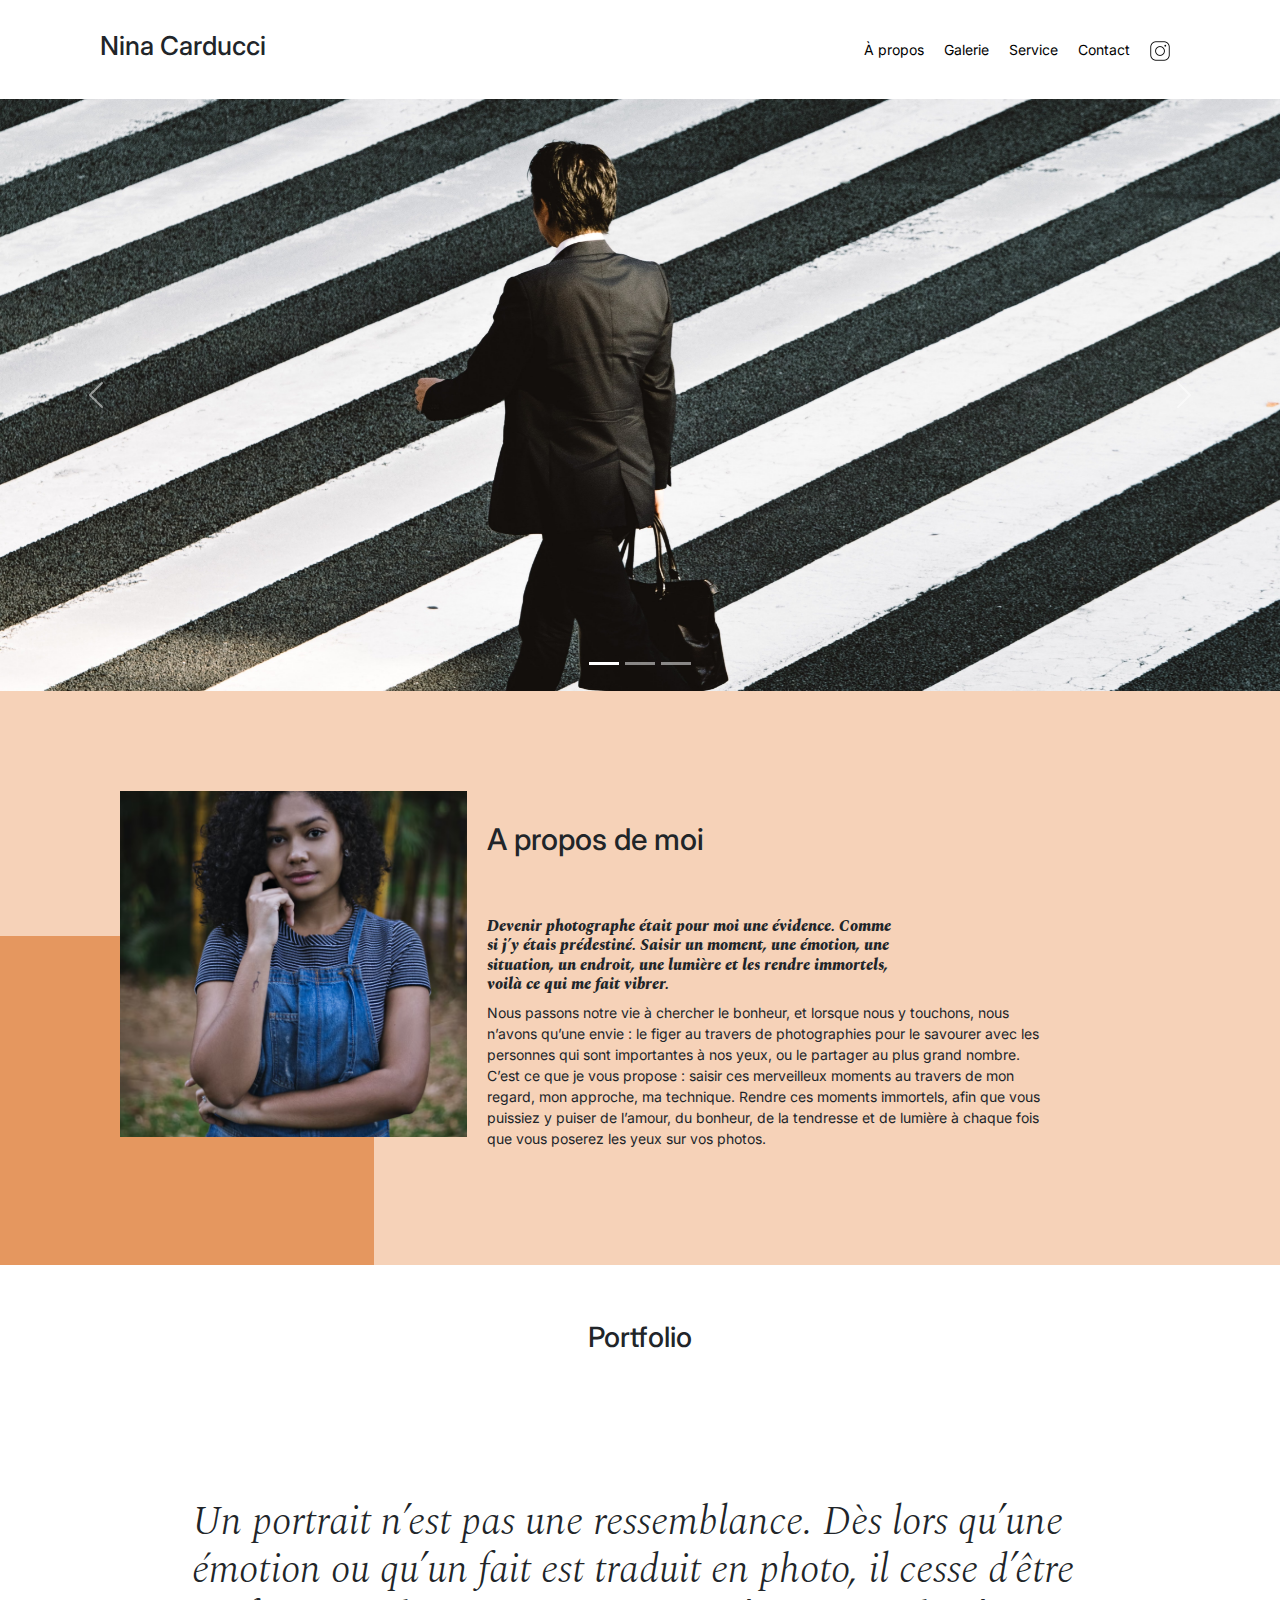
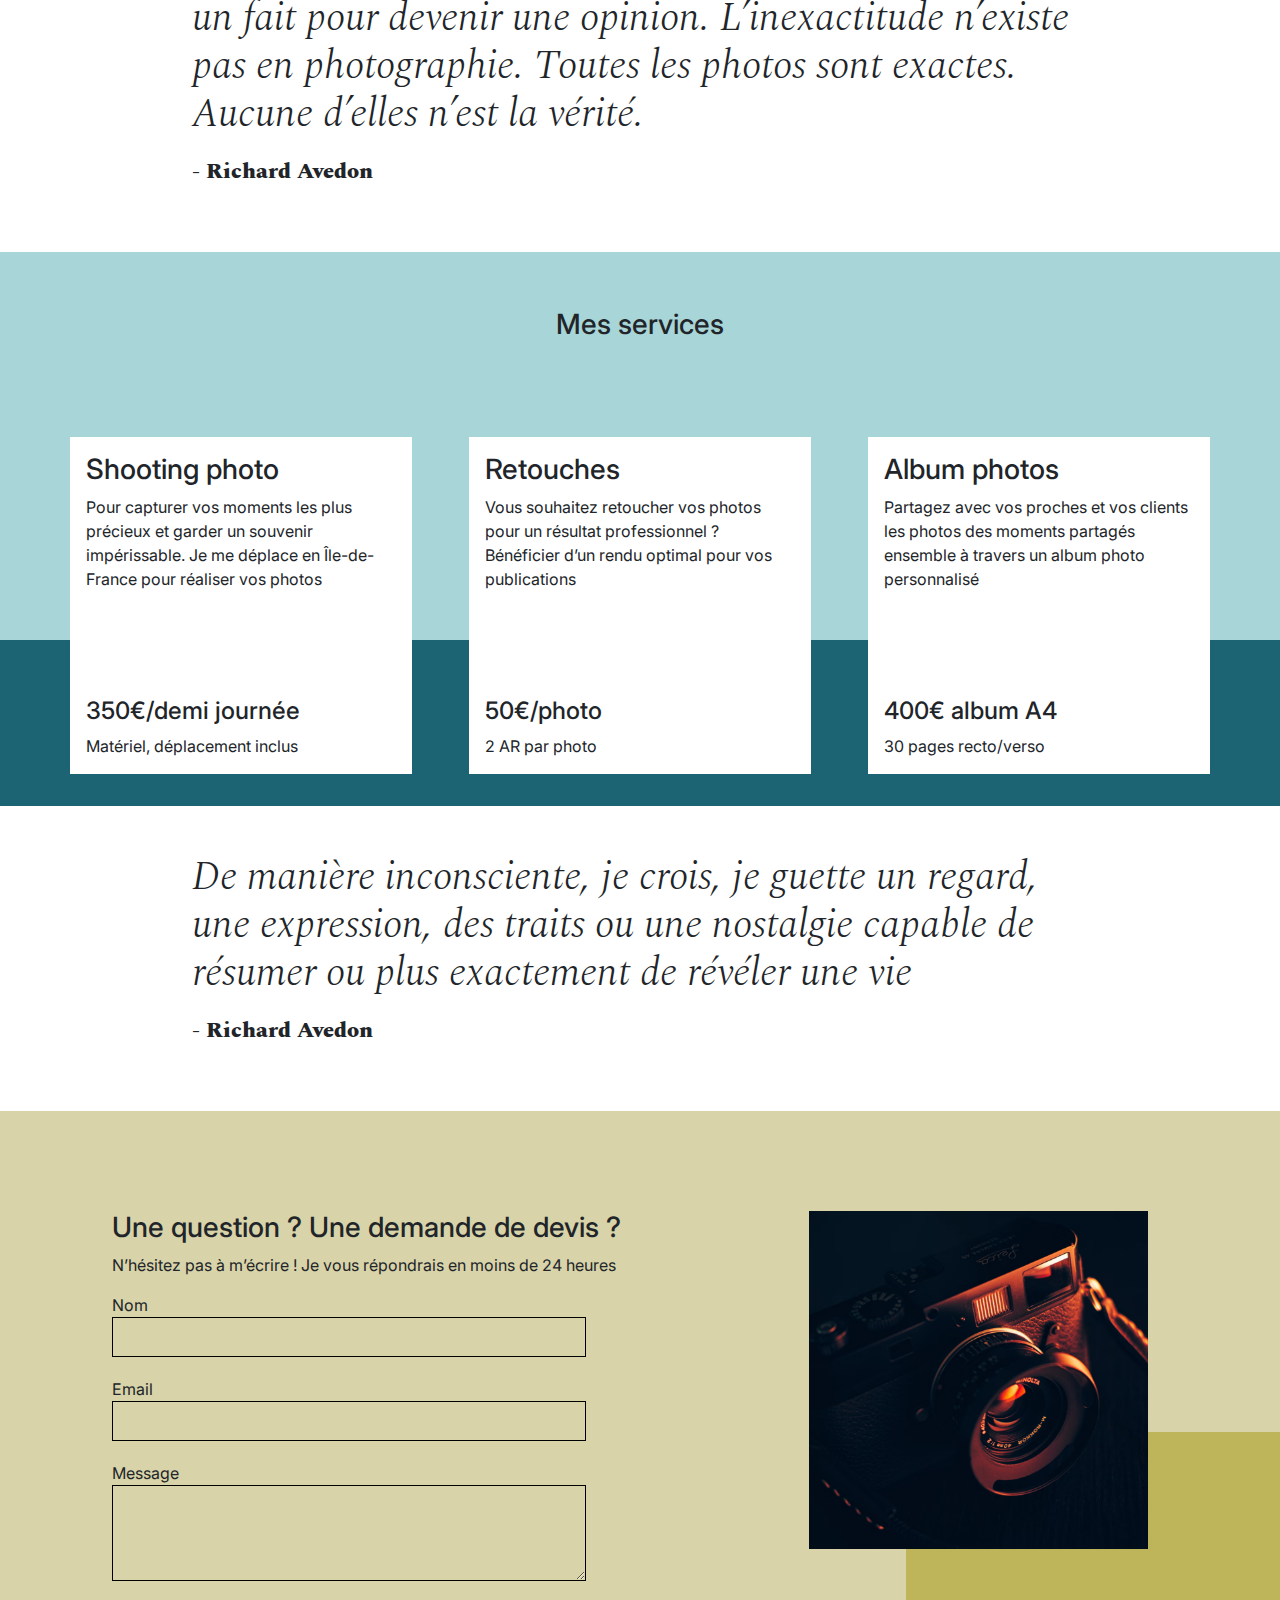
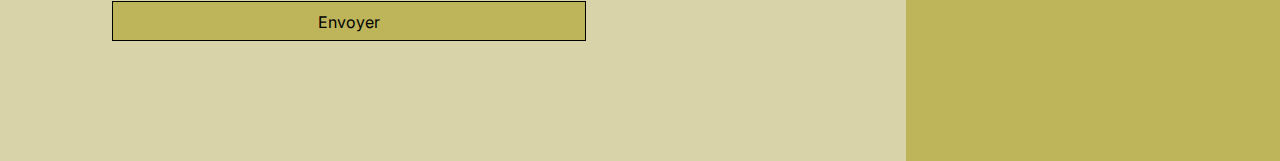
==== index.html @ f61b8ebc "unedited" ====
<!DOCTYPE html>
<html>
<head>
	<meta name="viewport" content="width=device-width, initial-scale=1.0">
	<link rel="stylesheet" href="./assets/bootstrap/bootstrap.css">
	<link rel="stylesheet" href="./assets/style.css">
	<link rel="preconnect" href="https://fonts.googleapis.com">
	<link rel="preconnect" href="https://fonts.gstatic.com" crossorigin>
	<link href="https://fonts.googleapis.com/css2?family=Inter&family=Spectral:ital,wght@0,400;1,300;1,400;1,800&display=swap" rel="stylesheet">
	<meta charset="UTF-8">
	<script src="./assets/bootstrap/bootstrap.bundle.js"></script>
	<script src="https://code.jquery.com/jquery-3.4.1.min.js" integrity="sha256-CSXorXvZcTkaix6Yvo6HppcZGetbYMGWSFlBw8HfCJo=" crossorigin="anonymous"></script>
	<script src="./assets/maugallery.js"></script>
	<script src="./assets/scripts.js"></script>
</head>
<body>
<div class="top-header">
	<h3 class="name">Nina Carducci</h3>
	<div class="nav">   
		<ul>
			<li><a href="#about">À propos</a></li>
			<li><a href="#gallery">Galerie</a></li>
			<li><a href="#services">Service</a></li>
			<li><a href="#contact">Contact</a></li>
			<li><a class="social-link" href="https://www.instagram.com/ninacarducci.photo/?hl=fr" target="_blank"><img src="assets/images/instagram.png" alt=""></a></li>
		</ul>
	</div>
</div>
<div id="header">

	<div id="carouselExampleIndicators" class="carousel slide" data-bs-ride="carousel">
		<div class="carousel-indicators">
			<button type="button" data-bs-target="#carouselExampleIndicators" data-bs-slide-to="0" class="active" aria-current="true" aria-label="Slide 1"></button>
			<button type="button" data-bs-target="#carouselExampleIndicators" data-bs-slide-to="1" aria-label="Slide 2"></button>
			<button type="button" data-bs-target="#carouselExampleIndicators" data-bs-slide-to="2" aria-label="Slide 3"></button>
		</div>
		<div class="carousel-inner">
			<div class="carousel-item active">
				<img src="./assets/images/slider/ryoji-iwata-wUZjnOv7t0g-unsplash.jpg" class="d-block w-100" alt="...">
			</div>
			<div class="carousel-item">
				<img src="./assets/images/slider/nicholas-green-nPz8akkUmDI-unsplash.jpg" class="d-block w-100" alt="...">
			</div>
			<div class="carousel-item">
				<img src="./assets/images/slider/edward-cisneros-3_h6-1NPDGw-unsplash.jpg" class="d-block w-100" alt="...">
			</div>
		</div>
		<button class="carousel-control-prev" type="button" data-bs-target="#carouselExampleIndicators" data-bs-slide="prev">
			<span class="carousel-control-prev-icon" aria-hidden="true"></span>
			<span class="visually-hidden">Previous</span>
		</button>
		<button class="carousel-control-next" type="button" data-bs-target="#carouselExampleIndicators" data-bs-slide="next">
			<span class="carousel-control-next-icon" aria-hidden="true"></span>
			<span class="visually-hidden">Next</span>
		</button>
	</div>
</div>
<div id="about">
	<div class="picture left">
		<img src="./assets/images/nina.png">
	</div>
	<div id="about-me">
		<h3 class="about-me__title">A propos de moi</h3>
		<h6 class="about-me__introduction">Devenir photographe était pour moi une évidence. Comme si j’y étais prédestiné. Saisir un moment, une émotion, une situation, un endroit, une lumière et les rendre immortels, voilà ce qui me fait vibrer.</h6>
		<p>Nous passons notre vie à chercher le bonheur, et lorsque nous y touchons, nous n’avons qu’une envie : le figer au travers de photographies pour le savourer avec les personnes qui sont importantes à nos yeux, ou le partager au plus grand nombre.
			C’est ce que je vous propose : saisir ces merveilleux moments au travers de mon regard, mon approche, ma technique. Rendre ces moments immortels, afin que vous puissiez y puiser de l’amour, du bonheur, de la tendresse et de lumière à chaque fois que vous poserez les yeux sur vos photos.</p>
	</div>
</div>
<div id="gallery">
	<h3 class="title">Portfolio</h3>
	<div class="container py-3">
		<div class="gallery" style="display: none">
			<img data-gallery-tag="Concert" class="gallery-item" src="./assets/images/gallery/concerts/aaron-paul-wnX-fXzB6Cw-unsplash.jpg"/>
			<img data-gallery-tag="Entreprises" class="gallery-item" src="./assets/images/gallery/entreprise/ali-morshedlou-WMD64tMfc4k-unsplash.jpg"/>
			<img data-gallery-tag="Entreprises" class="gallery-item" src="./assets/images/gallery/entreprise/jason-goodman-tHO1_OuKbg0-unsplash.jpg"/>
			<img data-gallery-tag="Mariages" class="gallery-item" src="./assets/images/gallery/mariage/hannah-busing-RvF2R_qMpRk-unsplash.jpg"/>
			<img data-gallery-tag="Portrait" class="gallery-item" src="./assets/images/gallery/portraits/ade-tunji-rVkhWWZFAtQ-unsplash.jpg"/>
			<img data-gallery-tag="Mariages" class="gallery-item" src="./assets/images/gallery/mariage/jakob-owens-SiniLJkXhMc-unsplash.jpg"/>
			<img data-gallery-tag="Portrait" class="gallery-item" src="./assets/images/gallery/portraits/nino-van-prattenburg--443cl1uR_8-unsplash.jpg"/>
			<img data-gallery-tag="Concert" class="gallery-item" src="./assets/images/gallery/concerts/austin-neill-hgO1wFPXl3I-unsplash.jpg"/>
			<img data-gallery-tag="Entreprises" class="gallery-item" src="./assets/images/gallery/entreprise/mateus-campos-felipe-Fsgzm8N0hIY-unsplash.jpg"/>
		</div>
	</div>
	<div class="quote">
		<figure>
			<blockquote>
				<h1 class="quote__text">Un portrait n’est pas une ressemblance. Dès lors qu’une émotion ou qu’un fait est traduit en photo, il cesse d’être un fait pour devenir une opinion. L’inexactitude n’existe pas en photographie. Toutes les photos sont exactes. Aucune d’elles n’est la vérité.</h1>
			</blockquote>
			<figcaption class="quote__author">- Richard Avedon</figcaption>
		</figure>
	</div>
</div>
<div id="services">
	<h3 class="title">Mes services</h3>
	<div class="container">
		<div class="service">
			<div class="service__description">
				<h3>Shooting photo</h3>
				<p>Pour capturer vos moments les plus précieux et garder un souvenir impérissable. Je me déplace en Île-de-France pour réaliser vos photos</p>
			</div>
			<div class="service__price">
				<h4>350€/demi journée</h4>
				<span>Matériel, déplacement inclus</span>
			</div>

		</div>
		<div class="service">
			<div class="service__description">
				<h3>Retouches</h3>
				<p>Vous souhaitez retoucher vos photos pour un résultat professionnel ? Bénéficier d’un rendu optimal pour vos publications</p>
			</div>
			<div class="service__price">
				<h4>50€/photo</h4>
				<span>2 AR par photo</span>
			</div>
		</div>
		<div class="service">
			<div class="service__description">
				<h3>Album photos</h3>
				<p>Partagez avec vos proches et vos clients les photos des moments partagés ensemble à travers un album photo personnalisé</p>
			</div>
			<div class="service__price">
				<h4>400€ album A4</h4>
				<span>30 pages recto/verso</span>
			</div>
		</div>
	</div>
</div>
<div class="quote">
	<figure>
		<blockquote>
			<h1 class="quote__text">De manière inconsciente, je crois, je guette un regard, une expression, des traits ou une nostalgie capable de résumer ou plus exactement de révéler une vie</h1>
		</blockquote>
		<figcaption class="quote__author">- Richard Avedon</figcaption>
	</figure>
</div>
<div id="contact">
	<div class="container">
		<div class="form-container">
			<h3>Une question ? Une demande de devis ?</h3>
			<p> N’hésitez pas à m’écrire ! Je vous répondrais en moins de 24 heures</p>
			<form action="" method="post">
				<label>Nom</label>
				<input type="text" name="nom" id="nom">
				<label>Email</label>
				<input type="email" name="email" id="email">
				<label>Message</label>
				<textarea name="message" id="message" cols="30" rows="10"></textarea>
				<input type="submit" value="Envoyer"/>
			</form>
		</div>
		<div class="picture right">
			<img src="./assets/images/camera.png">
		</div>
	</div>
</div>
</body>
</html>
---- assets/style.css ----
body {
	max-width: 1920px;
	margin: auto;
}
* {
	font-family: 'Inter';
	font-style: normal;
}
.top-header {
	background-color: white;
	position: sticky;
	top:0;
	z-index: 1000;
	display: flex;
	justify-content: space-between;
	padding-inline: 100px;
	padding-block: 30px;
	align-items: center;
}

.top-header .name {
	font-size: 26px;
}

.nav ul {
	display: flex;
	list-style-type: none;
	font-size: 14px;
	margin-bottom: 0;
}

.nav li {
	padding-inline: 10px;
}

.nav a {
	text-decoration: none;
	color: #000
}

.social-link img {
	width: 20px;
}

#about {
	display: flex;
	background-color: #F6D2B8;
	padding-inline: 100px;
	padding-block: 100px;
	position: relative;
}

.picture.left::before {
	content: ' ';
	background-color: #E5975F;
	width: 374px;
	height: 329px;
	position: absolute;
	bottom: 0;
	left: 0;
	z-index: -1;
}

.picture {
	flex: 1;
	margin: 0 20px;
	z-index: 0;
}

.picture img {
	width: 100%;

}
#about-me {
	flex: 2
}
.about-me__title {
	margin-top: 1em;
	margin-bottom: 60px;
	font-size: 30px;
}
.about-me__introduction {
	font-family: 'Spectral';
	font-weight: 800;
	font-style: italic;
	width: 60%;
}
#about-me p {
	width: 80%;
	font-size: 14px;
}

#gallery {
	/*	min-height: 100vh; */
}
.title{
	text-align: center;
	padding-block: 2em;
}
.gallery .nav {
	justify-content: center;
}
.nav-pills .nav-link.active, .nav-pills .show > .nav-link {
	color: #fff;
	background-color: #BEB45A;
	border-radius:0 ;
}
.nav-pills .nav-link {
	color: #000
}
.item-column {
	position: relative;
	margin-bottom: 0 !important;
	padding: 0;
}
.item-column::after{
	content: "";
	display: block;
	padding-bottom: 100%;

}
.gallery-item {
	position: absolute;
	width: 100%;
	height: 100%;
	object-fit: cover;
	padding: .5em;
}
.mg-prev, .mg-next {
	width: 30px;
	height: 30px;
	border-radius: 00%;
	justify-content: center;
	align-items: center;
	display: flex;
	font-size: 24px;
}

.quote {
	font-family: 'Spectral';
	font-style: italic;
	width: 70%;
	margin: auto;
	padding-block: 3em;
}
.quote__text {
	font-family: Spectral;
	font-style: italic;
	font-weight: 300;

}
.quote__author {
	font-family: Spectral;
	font-weight: 800;
	font-size: 22px;
}

#services {
	margin: auto;
	background-color: #A8D5D8 ;
	position: relative;
}
#services .container::before{
	content: ' ';
	background-color: #1C6474;
	position: absolute;
	width: 100%;
	height: 30%;
	bottom: 0;
	left: 0;
	z-index: 0;
}

#services .container {
	justify-content: space-between;
	display: flex;
	padding : 2em 0;

}

.service {
	background-color: white;
	max-width: 390px;
	width: 30%;
	height: 337px;
	padding: 1em;
	display: flex;
	flex-direction: column;
	justify-content: space-between;
	z-index: 1;
}

#contact {
	margin: auto;
	background-color: #D8D3A8 ;
	position: relative;
	padding-inline: 100px;
	padding-block: 100px;
}

#contact .container {
	display: flex;
}
.picture.right::before {
	content: ' ';
	background-color: #BEB45A;
	width: 374px;
	height: 329px;
	position: absolute;
	bottom: 0;
	right: 0;
	z-index: -1;
}
.form-container {
	flex : 2;

}
form {
	display: flex;
	flex-direction: column;
	width: 70%;
	align-items: flex-start;
}

form input {
	width: 100%;
	background-color: transparent;
	border: solid 1px;
	height: 2.5em;
	margin-bottom: 20px;
}

form textarea {
	width: 100%;
	background-color: transparent;
	border: solid 1px;
	height: 5em;
	line-height: 2.5em;
	font-size: 1.2em;
	margin-bottom: 20px;
}
input[type="submit"] {
	background-color: #BEB45A;
	padding: .5em 1em
}

@media all and (max-width: 1180px) {
	.picture {
		flex : 2;
	}
	#about, #contact .container {
		align-items: center;
	}
	.about-me__title {
		margin-top: 0;
		margin-bottom: 1em;
	}
	#about-me h6, #about-me p {
		width: 100%;
	}
}

@media all and (max-width: 1000px) {
	#about{
		flex-direction: column;

	}
	.picture {
		width: 50%;
	}
	.picture.left::before {
		width: 100%;
		height: 30%;
		position: absolute;
		bottom: auto;
		top: 0;
		left: 0;
		z-index: -1;
	}
	.about-me__title{
		text-align: center;
		margin-top: 1em;
	}
	#services .container {
		flex-direction: column;
	}
	.service {
		width: 100%;
		max-width: 100%;
		height: auto;
		margin: 2em 0
	}
	.service__description{
		margin-bottom: 1em;
	}

	#services .container::before{
		width: 30%;
		height: 100%;
		bottom: 0;
		right: 0;
		left: auto;
		z-index: 0;
	}

	#contact .container {
		flex-direction: column;
	}
	#contact .picture.right {
		margin-top: 1em;
	}
	.picture.right::before {
		width: 100%;
		height: 30%;
		position: absolute;
		bottom: 0;
		right: 0;
		z-index: -1;
	}
}

@media all and (max-width: 650px) {
	.top-header {
		flex-direction: column;
		padding-inline: 0;
	}
	.top-header .nav, .top-header .nav ul {
		width: 100%;
		padding: 0 0 0 0;
	}
	.top-header .nav li {
		flex: 1;
		padding-block: 1em;
		text-align: center;
	}
	.picture.left::before, .picture.right::before {
		height: 150px;
	}
	#services .container {
		align-items: center;
	}
	.service {
		max-width: 90%;
	}
	#about, #contact {
		padding-inline: 2em;
		padding-block: 2em;
	}
	form {
		width: 100%;
	}
	.picture {
		width: 80%;
	}
}
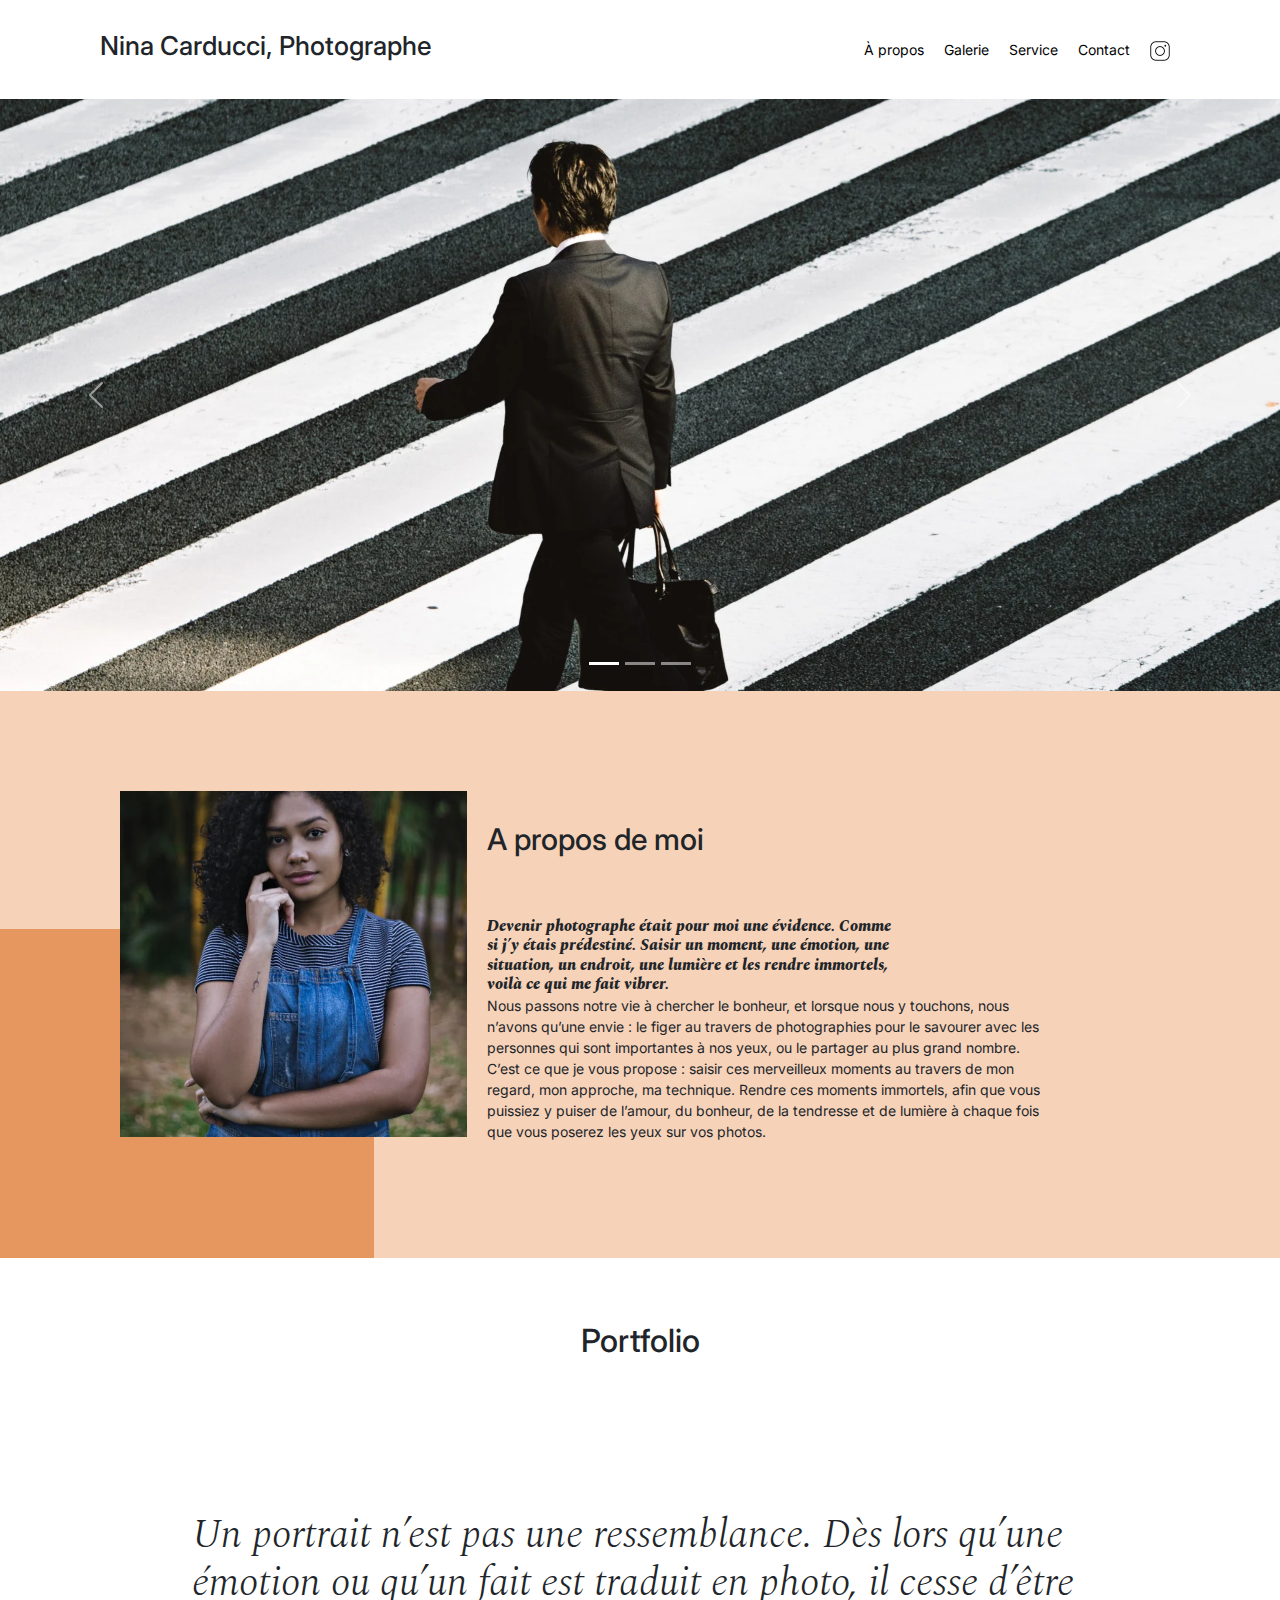
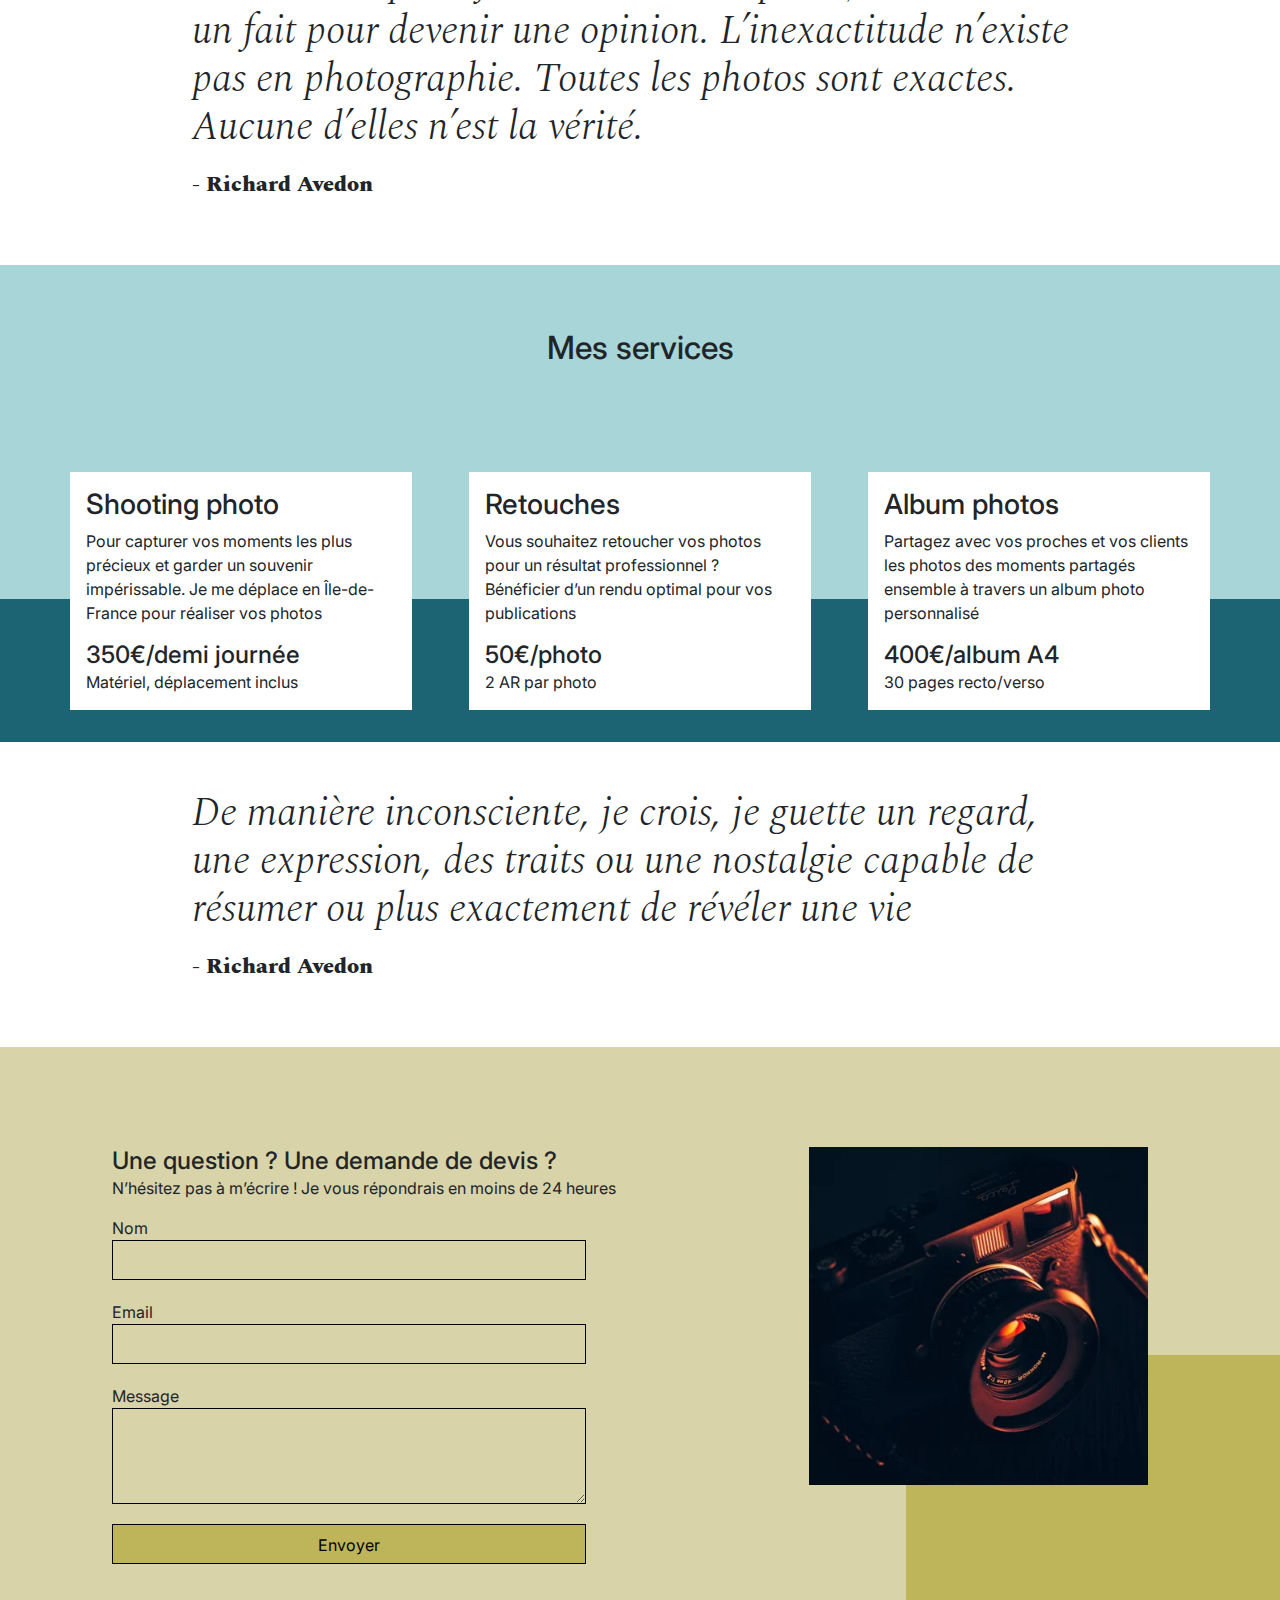
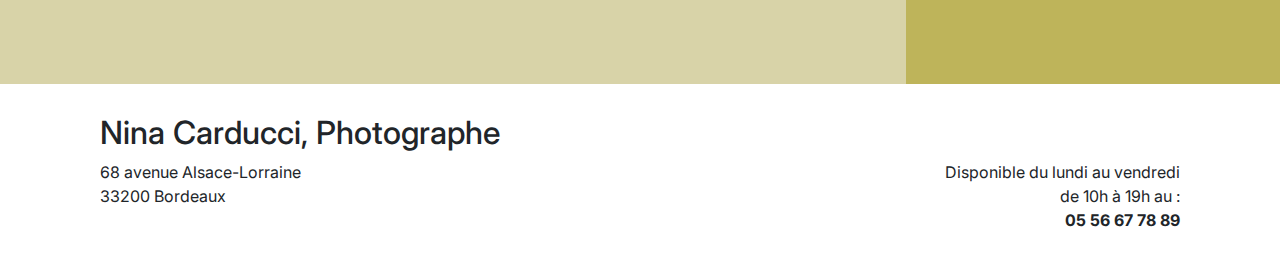
==== commit 7ba8bdda: "renamed page" ====
--- a/index.html
+++ b/index.html
@@ -1,158 +1,231 @@
 <!DOCTYPE html>
-<html>
+<!-- added a lang attribute -->
+<html lang="fr">
 <head>
+	<!-- added a title, a meta description and a meta keywoords -->
+	<meta charset="UTF-8">
+	<title>Nina Caducci, Photographe à Bordeaux et en Île-de-France</title>
+	<meta name="description" content="Une presentation de mon travail de photographe et une grille de mes tarifs.">
+	<meta name="keywords" content="photographe, photographie, évènement, edition, traitement, portfolio, portrait, tarifs, Bordeaux">
 	<meta name="viewport" content="width=device-width, initial-scale=1.0">
-	<link rel="stylesheet" href="./assets/bootstrap/bootstrap.css">
-	<link rel="stylesheet" href="./assets/style.css">
-	<link rel="preconnect" href="https://fonts.googleapis.com">
-	<link rel="preconnect" href="https://fonts.gstatic.com" crossorigin>
-	<link href="https://fonts.googleapis.com/css2?family=Inter&family=Spectral:ital,wght@0,400;1,300;1,400;1,800&display=swap" rel="stylesheet">
-	<meta charset="UTF-8">
-	<script src="./assets/bootstrap/bootstrap.bundle.js"></script>
+	<link rel="stylesheet" href="./assets/bootstrap/bootstrap.min.css">
+	<link rel="stylesheet" href="./assets/style.min.css">
 	<script src="https://code.jquery.com/jquery-3.4.1.min.js" integrity="sha256-CSXorXvZcTkaix6Yvo6HppcZGetbYMGWSFlBw8HfCJo=" crossorigin="anonymous"></script>
-	<script src="./assets/maugallery.js"></script>
-	<script src="./assets/scripts.js"></script>
+	<!-- Open Graph data -->
+	<meta property="og:title" content="Nina Caducci, Photographe à Bordeaux et en Île-de-France">
+	<meta property="og:type" content="website">
+	<meta property="og:url" content="https://alwestdeden.github.io/Projet9_new/nina-carducci-photographe.html">
+	<meta property="og:image" content="https://alwestdeden.github.io/Projet9_new/assets/images/nina-carducci.jpg">
+	<meta property="og:description" content="Une presentation de mon travail de photographe et une grille de mes tarifs.">
+	<!-- Twitter Card data -->
+	<meta name="twitter:card" content="summary">
+	<meta name="twitter:image" content="https://alwestdeden.github.io/Projet9_new/assets/images/nina-carducci.jpg">
 </head>
-<body>
-<div class="top-header">
-	<h3 class="name">Nina Carducci</h3>
-	<div class="nav">   
+<body itemscope itemtype="https://schema.org/LocalBusiness">
+	<!-- replaced a div for a header -->
+<header class="top-header">
+	<!-- replaced a h3 for a h1 and added a keyword -->
+	<h1 class="name" itemprop="name">Nina Carducci, Photographe</h1>
+		<!-- replaced a div for a nav -->
+	<nav class="nav">   
 		<ul>
-			<li><a href="#about">À propos</a></li>
+			<li><a href="#about" >À propos</a></li>
 			<li><a href="#gallery">Galerie</a></li>
 			<li><a href="#services">Service</a></li>
 			<li><a href="#contact">Contact</a></li>
-			<li><a class="social-link" href="https://www.instagram.com/ninacarducci.photo/?hl=fr" target="_blank"><img src="assets/images/instagram.png" alt=""></a></li>
+			<li>
+				<a class="social-link" href="https://www.instagram.com/ninacarducci.photo/?hl=fr" target="_blank">
+					<!-- added a WebP version -->
+					<img src="./assets/images/instagram.png" width="40" height="40" alt="Instagram">
+				</a>
+			</li>
 		</ul>
+	</nav>
+</header>
+<!-- added a main section -->
+<main>
+	<div id="header">
+		<div id="carouselExampleIndicators" class="carousel slide" data-bs-ride="carousel" aria-roledescription="carousel">
+			<div class="carousel-indicators">
+				<button type="button" data-bs-target="#carouselExampleIndicators" data-bs-slide-to="0" class="active" aria-current="true" aria-label="Image 1"></button>
+				<button type="button" data-bs-target="#carouselExampleIndicators" data-bs-slide-to="1" aria-label="Image 2"></button>
+				<button type="button" data-bs-target="#carouselExampleIndicators" data-bs-slide-to="2" aria-label="Image 3"></button>
+			</div>
+			<div class="carousel-inner">
+				<!-- added a WebP version and an alt description for all images -->
+				<div class="carousel-item active" aria-live="polite">
+					<picture>
+						<source srcset="./assets/images/slider/pieton.webp" type="image/webp">
+						<img src="./assets/images/slider/pieton.jpg" class="d-block w-100" width="1920" height="888" alt="un homme traverse un passage piéton" itemprop="image" aria-roledescription="slide" aria-label="Image 1">
+					</picture>
+				</div>
+				<div class="carousel-item">
+					<picture>
+						<source srcset="./assets/images/slider/foule.webp" type="image/webp">
+						<img fetchpriority="low" src="./assets/images/slider/foule.jpg" class="d-block w-100" width="1920" height="888" alt="gros plan sur un publique de jeunes adultes en joie qui acclame" itemprop="image" aria-roledescription="slide" aria-label="Image 2">
+					</picture>
+				</div>
+				<div class="carousel-item">
+					<picture>
+						<source srcset="./assets/images/slider/mariés.webp" type="image/webp">
+						<img fetchpriority="low" src="./assets/images/slider/mariés.jpg" class="d-block w-100" width="1920" height="888" alt="des mariés s'embrasse au milieu d'un cercle d'invités" itemprop="image" aria-roledescription="slide" aria-label="Image 3">
+					</picture>
+				</div>
+			</div>
+			<button class="carousel-control-prev" type="button" data-bs-target="#carouselExampleIndicators" data-bs-slide="prev" aria-hidden="true" tabindex="-1">
+				<span class="carousel-control-prev-icon"></span>
+				<span class="visually-hidden">Previous</span>
+			</button>
+			<button class="carousel-control-next" type="button" data-bs-target="#carouselExampleIndicators" data-bs-slide="next" aria-hidden="true" tabindex="-1">
+				<span class="carousel-control-next-icon"></span>
+				<span class="visually-hidden">Next</span>
+			</button>
+		</div>
 	</div>
-</div>
-<div id="header">
-
-	<div id="carouselExampleIndicators" class="carousel slide" data-bs-ride="carousel">
-		<div class="carousel-indicators">
-			<button type="button" data-bs-target="#carouselExampleIndicators" data-bs-slide-to="0" class="active" aria-current="true" aria-label="Slide 1"></button>
-			<button type="button" data-bs-target="#carouselExampleIndicators" data-bs-slide-to="1" aria-label="Slide 2"></button>
-			<button type="button" data-bs-target="#carouselExampleIndicators" data-bs-slide-to="2" aria-label="Slide 3"></button>
-		</div>
-		<div class="carousel-inner">
-			<div class="carousel-item active">
-				<img src="./assets/images/slider/ryoji-iwata-wUZjnOv7t0g-unsplash.jpg" class="d-block w-100" alt="...">
-			</div>
-			<div class="carousel-item">
-				<img src="./assets/images/slider/nicholas-green-nPz8akkUmDI-unsplash.jpg" class="d-block w-100" alt="...">
-			</div>
-			<div class="carousel-item">
-				<img src="./assets/images/slider/edward-cisneros-3_h6-1NPDGw-unsplash.jpg" class="d-block w-100" alt="...">
-			</div>
-		</div>
-		<button class="carousel-control-prev" type="button" data-bs-target="#carouselExampleIndicators" data-bs-slide="prev">
-			<span class="carousel-control-prev-icon" aria-hidden="true"></span>
-			<span class="visually-hidden">Previous</span>
-		</button>
-		<button class="carousel-control-next" type="button" data-bs-target="#carouselExampleIndicators" data-bs-slide="next">
-			<span class="carousel-control-next-icon" aria-hidden="true"></span>
-			<span class="visually-hidden">Next</span>
-		</button>
-	</div>
-</div>
-<div id="about">
-	<div class="picture left">
-		<img src="./assets/images/nina.png">
-	</div>
-	<div id="about-me">
-		<h3 class="about-me__title">A propos de moi</h3>
-		<h6 class="about-me__introduction">Devenir photographe était pour moi une évidence. Comme si j’y étais prédestiné. Saisir un moment, une émotion, une situation, un endroit, une lumière et les rendre immortels, voilà ce qui me fait vibrer.</h6>
-		<p>Nous passons notre vie à chercher le bonheur, et lorsque nous y touchons, nous n’avons qu’une envie : le figer au travers de photographies pour le savourer avec les personnes qui sont importantes à nos yeux, ou le partager au plus grand nombre.
-			C’est ce que je vous propose : saisir ces merveilleux moments au travers de mon regard, mon approche, ma technique. Rendre ces moments immortels, afin que vous puissiez y puiser de l’amour, du bonheur, de la tendresse et de lumière à chaque fois que vous poserez les yeux sur vos photos.</p>
-	</div>
-</div>
-<div id="gallery">
-	<h3 class="title">Portfolio</h3>
-	<div class="container py-3">
-		<div class="gallery" style="display: none">
-			<img data-gallery-tag="Concert" class="gallery-item" src="./assets/images/gallery/concerts/aaron-paul-wnX-fXzB6Cw-unsplash.jpg"/>
-			<img data-gallery-tag="Entreprises" class="gallery-item" src="./assets/images/gallery/entreprise/ali-morshedlou-WMD64tMfc4k-unsplash.jpg"/>
-			<img data-gallery-tag="Entreprises" class="gallery-item" src="./assets/images/gallery/entreprise/jason-goodman-tHO1_OuKbg0-unsplash.jpg"/>
-			<img data-gallery-tag="Mariages" class="gallery-item" src="./assets/images/gallery/mariage/hannah-busing-RvF2R_qMpRk-unsplash.jpg"/>
-			<img data-gallery-tag="Portrait" class="gallery-item" src="./assets/images/gallery/portraits/ade-tunji-rVkhWWZFAtQ-unsplash.jpg"/>
-			<img data-gallery-tag="Mariages" class="gallery-item" src="./assets/images/gallery/mariage/jakob-owens-SiniLJkXhMc-unsplash.jpg"/>
-			<img data-gallery-tag="Portrait" class="gallery-item" src="./assets/images/gallery/portraits/nino-van-prattenburg--443cl1uR_8-unsplash.jpg"/>
-			<img data-gallery-tag="Concert" class="gallery-item" src="./assets/images/gallery/concerts/austin-neill-hgO1wFPXl3I-unsplash.jpg"/>
-			<img data-gallery-tag="Entreprises" class="gallery-item" src="./assets/images/gallery/entreprise/mateus-campos-felipe-Fsgzm8N0hIY-unsplash.jpg"/>
-		</div>
-	</div>
-	<div class="quote">
+	<!-- replaced a div for a section -->
+	<div id="about">
+		<div class="picture left">
+			<!-- added a WebP version and an alt description -->
+				<picture>
+					<source srcset="./assets/images/nina-carducci.webp" type="image/webp">
+					<img src="./assets/images/nina-carducci.jpg" width="560" height="558" alt="portrait de Nina Carducci">
+				</picture>
+		</div>
+		<!-- replaced a div for an article -->
+		<article id="about-me">
+			<!-- replaced a h3 for h2 -->
+			<h2 class="about-me__title">A propos de moi</h2>
+			<!-- replaced a h6 for a strong -->
+			<strong class="about-me__introduction">Devenir photographe était pour moi une évidence. Comme si j’y étais prédestiné. Saisir un moment, une émotion, une situation, un endroit, une lumière et les rendre immortels, voilà ce qui me fait vibrer.</strong>
+			<p>Nous passons notre vie à chercher le bonheur, et lorsque nous y touchons, nous n’avons qu’une envie : le figer au travers de photographies pour le savourer avec les personnes qui sont importantes à nos yeux, ou le partager au plus grand nombre.
+				C’est ce que je vous propose : saisir ces merveilleux moments au travers de mon regard, mon approche, ma technique. Rendre ces moments immortels, afin que vous puissiez y puiser de l’amour, du bonheur, de la tendresse et de lumière à chaque fois que vous poserez les yeux sur vos photos.</p>
+			</article>
+		</div>
+	<!-- replaced a div for a section -->
+	<section id="gallery">
+		<!-- replaced a h3 for h2 -->
+		<h2 class="title">Portfolio</h2>
+		<div class="container py-3">
+			<div class="gallery" style="display: none">
+				<!-- added a WebP version and an alt description for all images -->
+				<img data-gallery-tag="Concert" width="466" height="621"  class="gallery-item" src="./assets/images/gallery/concerts/concert-1.webp" alt="concert et jeu de lumière vu depuis la foule" itemprop="image">
+				<img data-gallery-tag="Entreprises" width="466" height="669" class="gallery-item" src="./assets/images/gallery/entreprise/entreprise-1.webp" alt="portrait d'un cadre en costume" itemprop="image">
+				<img data-gallery-tag="Entreprises" width="650" height="440" class="gallery-item" src="./assets/images/gallery/entreprise/entreprise-2.webp" alt="une employée sourrit à un collègue hors champ" itemprop="image">
+				<img data-gallery-tag="Mariages" width="550" height="440" class="gallery-item" src="./assets/images/gallery/mariage/marriage-1.webp" alt="gros plan sur les mains des mariés qui s'attrapent du bout des doigts" itemprop="image">
+				<img data-gallery-tag="Portrait" width="466" height="698" class="gallery-item" src="./assets/images/gallery/portraits/portrait-1.webp" alt="portrait d'un homme qui ferme les yeux" itemprop="image">
+				<img data-gallery-tag="Mariages" width="466" height="699" class="gallery-item" src="./assets/images/gallery/mariage/marriage-2.webp" alt="portrait de mariés complices devant un palmier" itemprop="image">
+				<img data-gallery-tag="Portrait" width="466" height="700" class="gallery-item" src="./assets/images/gallery/portraits/portrait-2.webp" alt="portrait d'une jeune femme derrière un grillage" itemprop="image">
+				<img data-gallery-tag="Concert" width="660" height="440" class="gallery-item" src="./assets/images/gallery/concerts/concert-2.webp" alt="gros plan sur un chanteur sur scène avec jeu de fumées" itemprop="image">
+				<img data-gallery-tag="Entreprises" width="719" height="440" class="gallery-item" src="./assets/images/gallery/entreprise/entreprise-3.webp" alt="une employée devant son ordinateur rit à un collègue hors champ" itemprop="image">
+			</div>
+		</div>
+		<!-- replaced a div for an aside -->
+		<aside class="quote">
+			<figure>
+				<blockquote>
+					<!-- replaced h1 for p and added some parameters to quote__text class -->
+					<p class="quote__text">Un portrait n’est pas une ressemblance. Dès lors qu’une émotion ou qu’un fait est traduit en photo, il cesse d’être un fait pour devenir une opinion. L’inexactitude n’existe pas en photographie. Toutes les photos sont exactes. Aucune d’elles n’est la vérité.</p>
+				</blockquote>
+				<figcaption class="quote__author">- Richard Avedon</figcaption>
+			</figure>
+		</aside>
+	</section>
+	<!-- replaced a div for a section -->
+	<section id="services">
+		<!-- replaced a h3 for h2 -->
+		<h2 class="title">Mes services</h2>
+		<div class="container">
+			<!-- replaced a div for an article -->
+			<article class="service">
+				<div class="service__description">
+					<h3>Shooting photo</h3>
+					<p>Pour capturer vos moments les plus précieux et garder un souvenir impérissable. Je me déplace en Île-de-France pour réaliser vos photos</p>
+				</div>
+				<div class="service__price">
+					<h4 itemprop="priceRange">350€/demi journée</h4>
+					<span>Matériel, déplacement inclus</span>
+				</div>
+	
+			</article>
+			<!-- replaced a div for an article -->
+			<article class="service">
+				<div class="service__description">
+					<h3>Retouches</h3>
+					<p>Vous souhaitez retoucher vos photos pour un résultat professionnel ? Bénéficier d’un rendu optimal pour vos publications</p>
+				</div>
+				<div class="service__price">
+					<h4 itemprop="priceRange">50€/photo</h4>
+					<span>2 AR par photo</span>
+				</div>
+			</article>
+			<!-- replaced a div for an article -->
+			<article class="service">
+				<div class="service__description">
+					<h3>Album photos</h3>
+					<p>Partagez avec vos proches et vos clients les photos des moments partagés ensemble à travers un album photo personnalisé</p>
+				</div>
+				<div class="service__price">
+					<h4 itemprop="priceRange">400€/album A4</h4>
+					<span>30 pages recto/verso</span>
+				</div>
+			</article>
+		</div>
+	</section>
+	<!-- replaced a div for an aside -->
+	<aside class="quote">
 		<figure>
 			<blockquote>
-				<h1 class="quote__text">Un portrait n’est pas une ressemblance. Dès lors qu’une émotion ou qu’un fait est traduit en photo, il cesse d’être un fait pour devenir une opinion. L’inexactitude n’existe pas en photographie. Toutes les photos sont exactes. Aucune d’elles n’est la vérité.</h1>
+				<!-- replaced h1 for p and added some parameters to quote__text class -->
+				<p class="quote__text">De manière inconsciente, je crois, je guette un regard, une expression, des traits ou une nostalgie capable de résumer ou plus exactement de révéler une vie</p>
 			</blockquote>
 			<figcaption class="quote__author">- Richard Avedon</figcaption>
 		</figure>
+	</aside>
+	<!-- replaced a div for a section -->
+	<section id="contact">
+		<div class="container">
+			<div class="form-container">
+				<h4>Une question ? Une demande de devis ?</h4>
+				<p> N’hésitez pas à m’écrire ! Je vous répondrais en moins de 24 heures</p>
+				<form action="#" method="post">
+					<label for="nom">Nom</label>
+					<input type="text" name="nom" id="nom">
+					<label for="email">Email</label>
+					<input type="email" name="email" id="email">
+					<label for="message">Message</label>
+					<textarea name="message" id="message" cols="30" rows="10"></textarea>
+					<input type="submit" value="Envoyer">
+				</form>
+			</div>
+			<div class="picture right">
+				<picture>
+					<source srcset="./assets/images/camera.webp" type="image/webp">
+					<img src="./assets/images/camera.jpg" width="419" height="418" alt="clair obscur d'un appareil Leïca">
+				</picture>
+			</div>
+		</div>
+	</section>
+</main>
+<!-- added a footer with an adress info -->
+<footer>
+	<h2 itemprop="name">Nina Carducci, Photographe</h2>
+	<div class="infos">
+		<div class="location" itemprop="address" itemscope itemtype="https://schema.org/PostalAddress">
+			<p itemprop="streetAddress">68 avenue Alsace-Lorraine</p>
+			<span itemprop="postalCode">33200</span><span> </span><span itemprop=”addressLocality”>Bordeaux</span>
+		</div>
+		<div class="phone">
+			<p itemprop="openingHours" content="Mo-Fr 10:00-19:00">Disponible du lundi au vendredi</p>
+			<p>de 10h à 19h au :</p>
+			<strong itemprop="telephone">05 56 67 78 89</strong>
+		</div>
 	</div>
-</div>
-<div id="services">
-	<h3 class="title">Mes services</h3>
-	<div class="container">
-		<div class="service">
-			<div class="service__description">
-				<h3>Shooting photo</h3>
-				<p>Pour capturer vos moments les plus précieux et garder un souvenir impérissable. Je me déplace en Île-de-France pour réaliser vos photos</p>
-			</div>
-			<div class="service__price">
-				<h4>350€/demi journée</h4>
-				<span>Matériel, déplacement inclus</span>
-			</div>
-
-		</div>
-		<div class="service">
-			<div class="service__description">
-				<h3>Retouches</h3>
-				<p>Vous souhaitez retoucher vos photos pour un résultat professionnel ? Bénéficier d’un rendu optimal pour vos publications</p>
-			</div>
-			<div class="service__price">
-				<h4>50€/photo</h4>
-				<span>2 AR par photo</span>
-			</div>
-		</div>
-		<div class="service">
-			<div class="service__description">
-				<h3>Album photos</h3>
-				<p>Partagez avec vos proches et vos clients les photos des moments partagés ensemble à travers un album photo personnalisé</p>
-			</div>
-			<div class="service__price">
-				<h4>400€ album A4</h4>
-				<span>30 pages recto/verso</span>
-			</div>
-		</div>
-	</div>
-</div>
-<div class="quote">
-	<figure>
-		<blockquote>
-			<h1 class="quote__text">De manière inconsciente, je crois, je guette un regard, une expression, des traits ou une nostalgie capable de résumer ou plus exactement de révéler une vie</h1>
-		</blockquote>
-		<figcaption class="quote__author">- Richard Avedon</figcaption>
-	</figure>
-</div>
-<div id="contact">
-	<div class="container">
-		<div class="form-container">
-			<h3>Une question ? Une demande de devis ?</h3>
-			<p> N’hésitez pas à m’écrire ! Je vous répondrais en moins de 24 heures</p>
-			<form action="" method="post">
-				<label>Nom</label>
-				<input type="text" name="nom" id="nom">
-				<label>Email</label>
-				<input type="email" name="email" id="email">
-				<label>Message</label>
-				<textarea name="message" id="message" cols="30" rows="10"></textarea>
-				<input type="submit" value="Envoyer"/>
-			</form>
-		</div>
-		<div class="picture right">
-			<img src="./assets/images/camera.png">
-		</div>
-	</div>
-</div>
+</footer>
+<script src="./assets/bootstrap/bootstrap.bundle.min.js"></script>
+<script src="./assets/scripts.js"></script>
+<script src="./assets/maugallery.js"></script>
+<link rel="preconnect" href="https://fonts.gstatic.com" crossorigin>
+<link rel="preload" as="style" href="https://fonts.googleapis.com/css2?family=Inter&family=Spectral:ital,wght@0,400;1,300;1,400;1,800&display=swap">
+<link rel="stylesheet" href="https://fonts.googleapis.com/css2?family=Inter&family=Spectral:ital,wght@0,400;1,300;1,400;1,800&display=swap">
 </body>
-</html>
+</html>--- a/assets/style.min.css
+++ b/assets/style.min.css
@@ -0,0 +1 @@
+body{max-width:1920px;margin:auto}*{font-family:Inter;font-style:normal}.top-header{background-color:#fff;position:sticky;top:0;z-index:1000;display:flex;justify-content:space-between;padding-inline:100px;padding-block:30px;align-items:center}.top-header .name{font-size:26px}.nav ul{display:flex;list-style-type:none;font-size:14px;margin-bottom:0}.nav li{padding-inline:10px}.nav a{text-decoration:none;color:#000}.social-link img{width:20px;height:auto}#about{display:flex;background-color:#f6d2b8;padding-inline:100px;padding-block:100px;position:relative}.picture.left::before{content:' ';background-color:#e5975f;width:374px;height:329px;position:absolute;bottom:0;left:0;z-index:-1}.picture{flex:1;margin:0 20px;z-index:0}.picture img{width:100%;height:auto}#about-me{flex:2}.about-me__title{margin-top:1em;margin-bottom:60px;font-size:30px}.about-me__introduction{display:inline-block;font-family:Spectral;font-weight:800;font-style:italic;line-height:1.2;width:60%}#about-me p{width:80%;font-size:14px}.title{text-align:center;padding-block:2em}.gallery .nav{justify-content:center}.nav-pills .nav-link.active,.nav-pills .show>.nav-link{color:#fff;background-color:#807732;border-radius:0}.nav-pills .nav-link{color:#000}.item-column{position:relative;margin-bottom:0!important;padding:0}.item-column::after{content:"";display:block;padding-bottom:100%}.gallery-item{position:absolute;width:100%;height:100%;object-fit:cover;padding:.5em}.mg-next,.mg-prev{width:30px;height:30px;border-radius:00%;justify-content:center;align-items:center;display:flex;font-size:24px}.quote{font-family:Spectral;font-style:italic;width:70%;margin:auto;padding-block:3em}.quote__text{font-family:Spectral;font-style:italic;font-weight:300;font-size:2.5rem;margin:0 0 .5rem 0;line-height:1.2}.quote__author{font-family:Spectral;font-weight:800;font-size:22px}#services{margin:auto;background-color:#a8d5d8;position:relative}#services .container::before{content:' ';background-color:#1c6474;position:absolute;width:100%;height:30%;bottom:0;left:0;z-index:0}#services .container{justify-content:space-between;display:flex;padding:2em 0}.service{background-color:#fff;max-width:390px;width:30%;padding:1em;display:flex;flex-direction:column;justify-content:space-between;z-index:1}#contact{margin:auto;background-color:#d8d3a8;position:relative;padding-inline:100px;padding-block:100px}#contact .container{display:flex}.picture.right::before{content:' ';background-color:#beb45a;width:374px;height:329px;position:absolute;bottom:0;right:0;z-index:-1}.form-container{flex:2}form{display:flex;flex-direction:column;width:70%;align-items:flex-start}form input{width:100%;background-color:transparent;border:solid 1px;height:2.5em;margin-bottom:20px}form textarea{width:100%;background-color:transparent;border:solid 1px;height:5em;line-height:2.5em;font-size:1.2em;margin-bottom:20px}input[type=submit]{background-color:#beb45a;padding:.5em 1em}footer{display:flex;flex-direction:column;width:100%;padding:30px 100px}footer p,h4{margin:0}footer .infos{display:flex;flex-direction:row;justify-content:space-between}footer .infos .phone{display:flex;flex-direction:column;align-items:flex-end}@media all and (max-width:1180px){.picture{flex:2}#about,#contact .container{align-items:center}.about-me__title{margin-top:0;margin-bottom:1em}#about-me h6,#about-me p{width:100%}}@media all and (max-width:1000px){#about{flex-direction:column}.picture{width:50%}.picture.left::before{width:100%;height:30%;position:absolute;bottom:auto;top:0;left:0;z-index:-1}.about-me__title{text-align:center;margin-top:1em}#services .container{flex-direction:column}.service{width:100%;max-width:100%;height:auto;margin:2em 0}.service__description{margin-bottom:1em}#services .container::before{width:30%;height:100%;bottom:0;right:0;left:auto;z-index:0}#contact .container{flex-direction:column}#contact .picture.right{margin-top:1em}.picture.right::before{width:100%;height:30%;position:absolute;bottom:0;right:0;z-index:-1}}@media all and (max-width:650px){.top-header{flex-direction:column;padding-inline:0}.top-header .nav,.top-header .nav ul{width:100%;padding:0}.top-header .nav li{flex:1;padding-block:1em;text-align:center}.picture.left::before,.picture.right::before{height:150px}#services .container{align-items:center}.service{max-width:90%}#about,#contact{padding-inline:2em;padding-block:2em}form{width:100%}.picture{width:80%}footer .infos{flex-direction:column}footer .infos .phone{display:flex;flex-direction:column;align-items:flex-start;margin-top:10px}}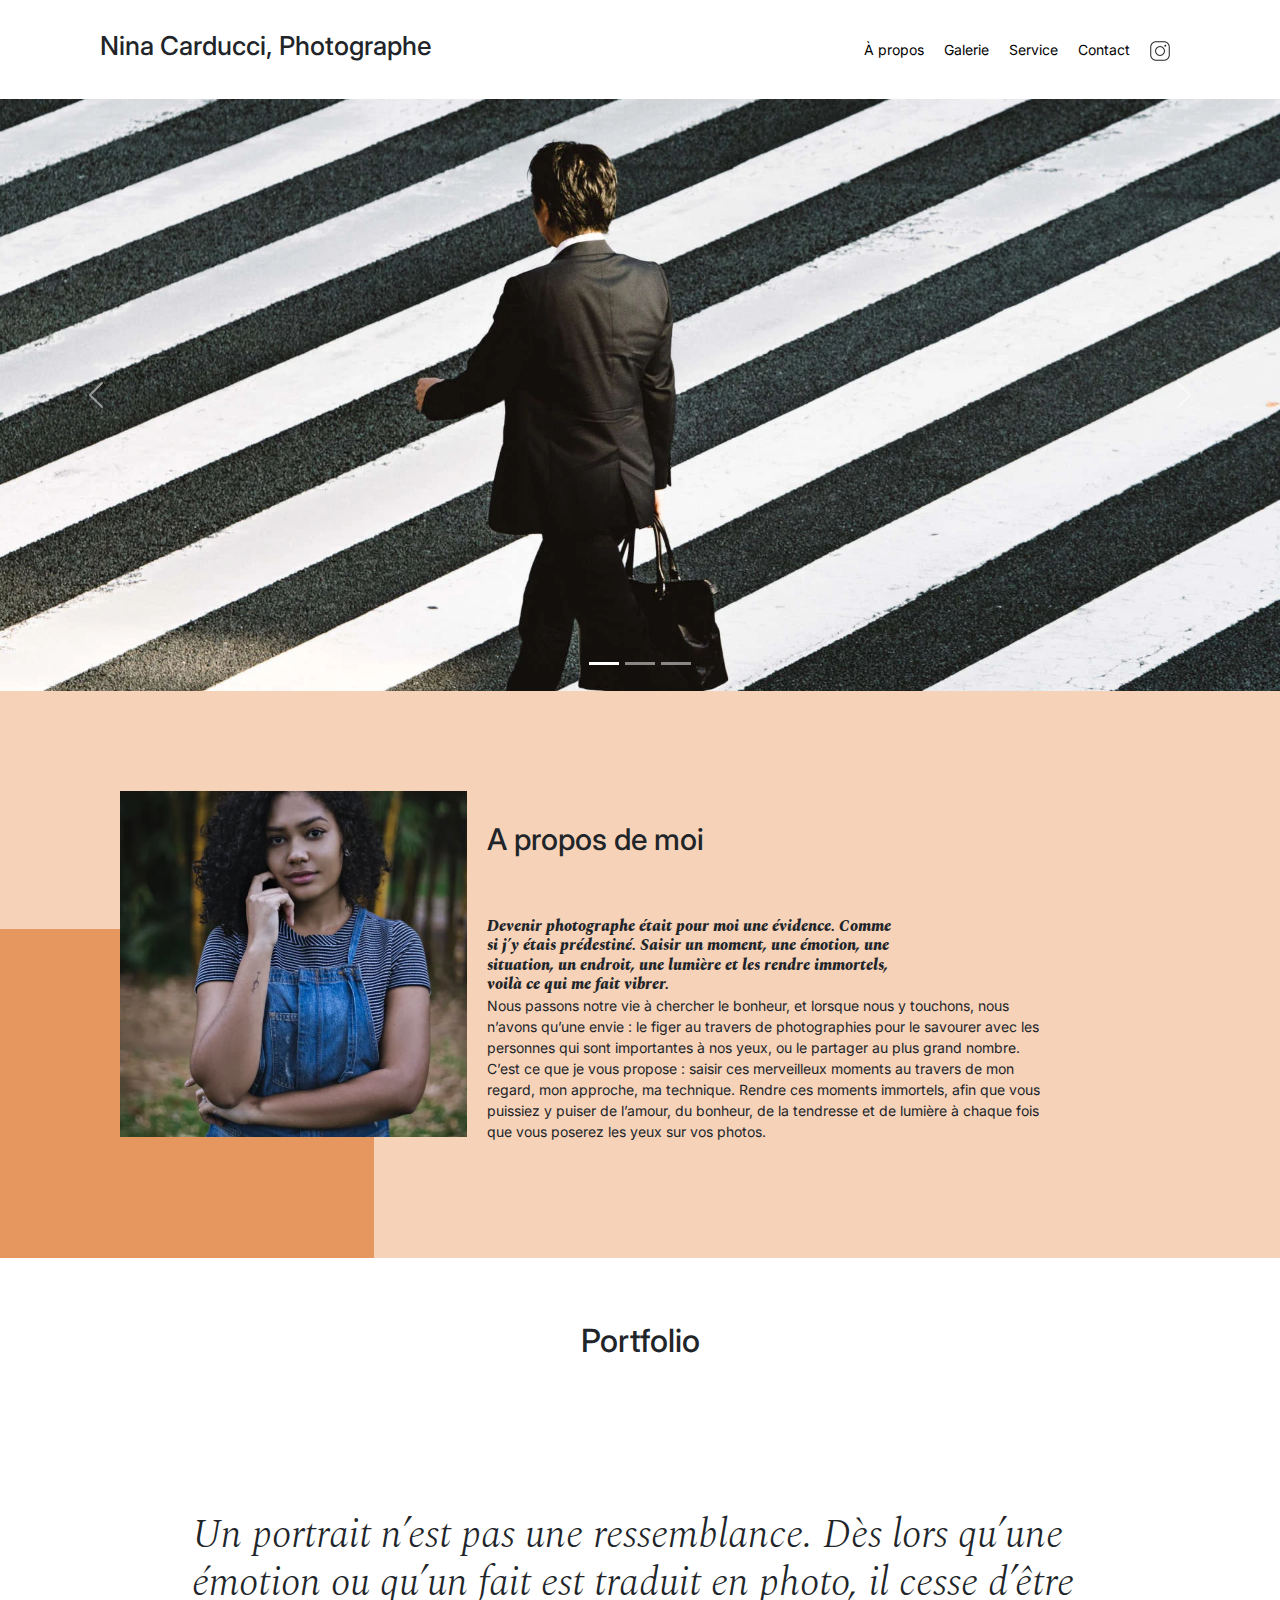
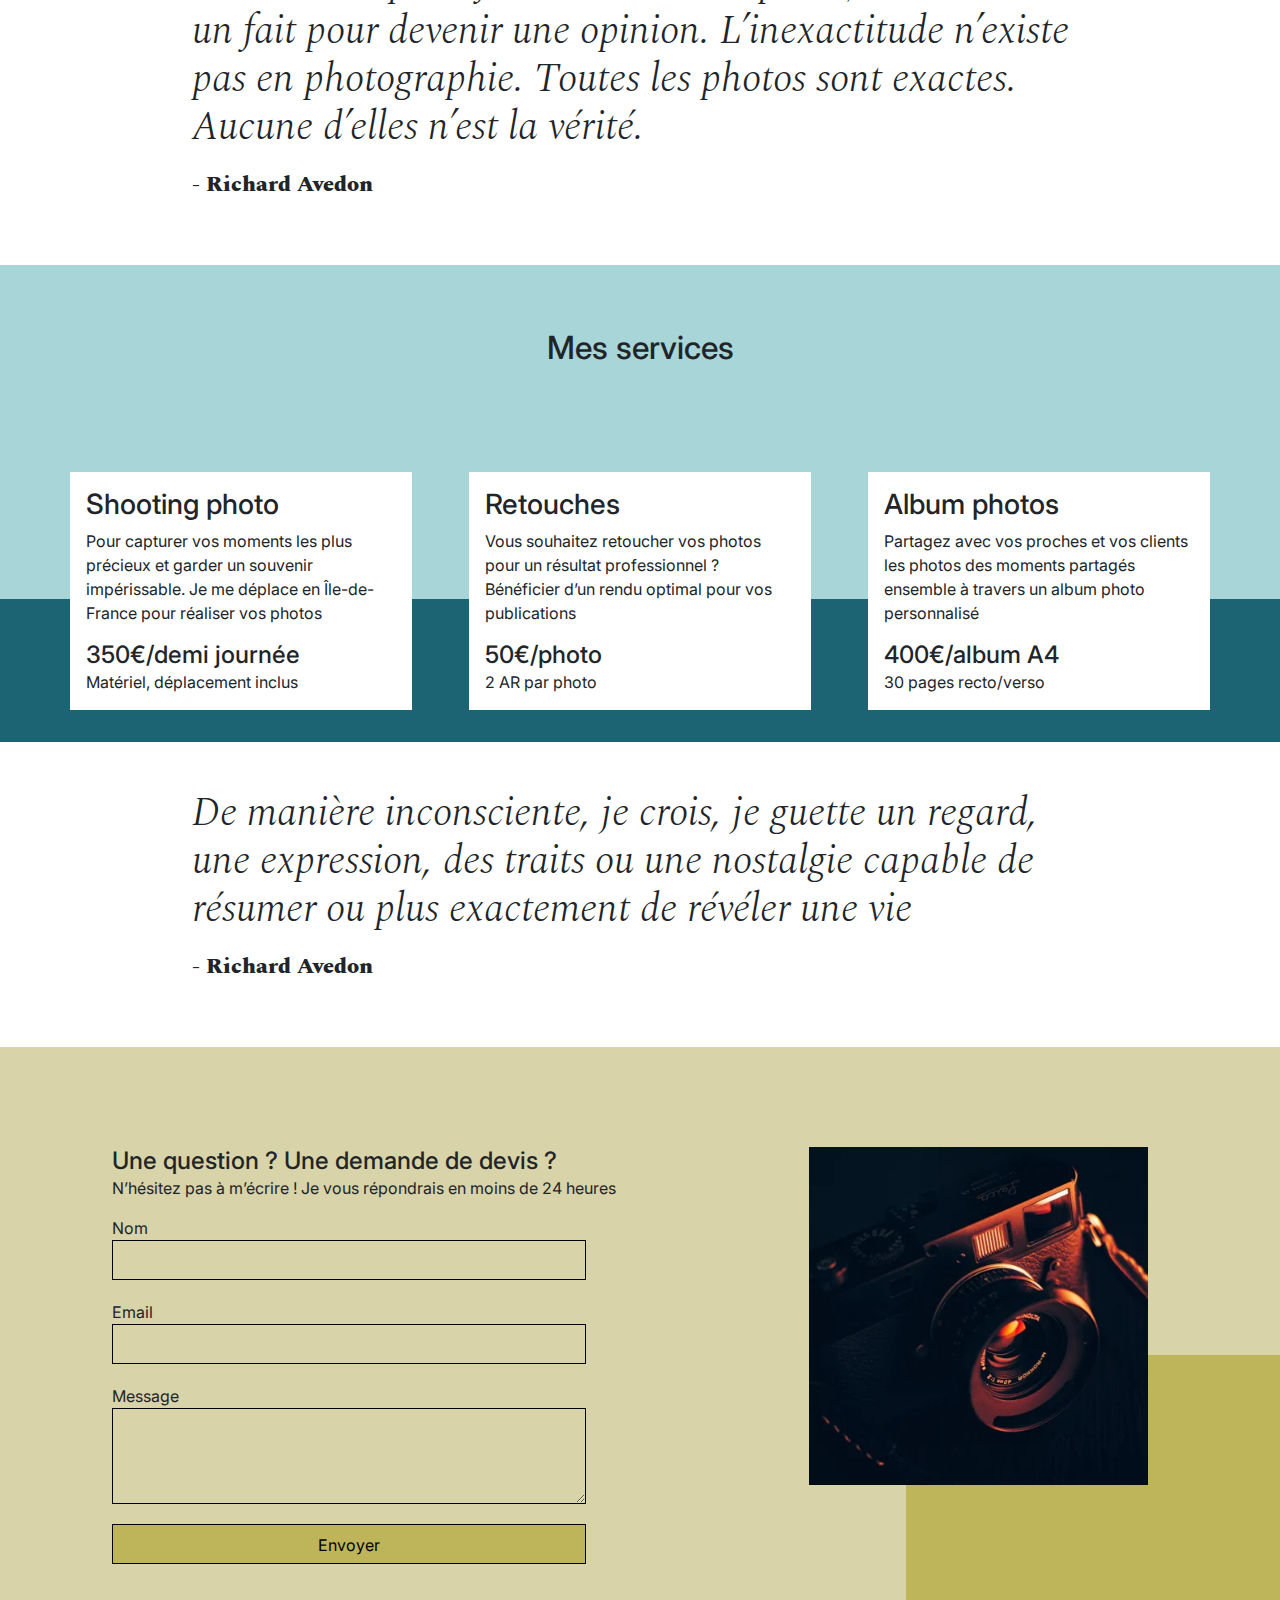
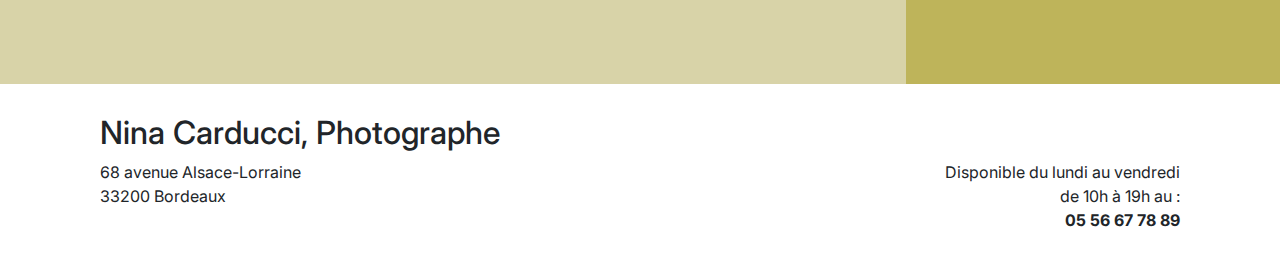
==== commit 044c6f5a: "improved images sizes" ====
--- a/index.html
+++ b/index.html
@@ -108,15 +108,15 @@
 		<div class="container py-3">
 			<div class="gallery" style="display: none">
 				<!-- added a WebP version and an alt description for all images -->
-				<img data-gallery-tag="Concert" width="466" height="621"  class="gallery-item" src="./assets/images/gallery/concerts/concert-1.webp" alt="concert et jeu de lumière vu depuis la foule" itemprop="image">
-				<img data-gallery-tag="Entreprises" width="466" height="669" class="gallery-item" src="./assets/images/gallery/entreprise/entreprise-1.webp" alt="portrait d'un cadre en costume" itemprop="image">
-				<img data-gallery-tag="Entreprises" width="650" height="440" class="gallery-item" src="./assets/images/gallery/entreprise/entreprise-2.webp" alt="une employée sourrit à un collègue hors champ" itemprop="image">
-				<img data-gallery-tag="Mariages" width="550" height="440" class="gallery-item" src="./assets/images/gallery/mariage/marriage-1.webp" alt="gros plan sur les mains des mariés qui s'attrapent du bout des doigts" itemprop="image">
-				<img data-gallery-tag="Portrait" width="466" height="698" class="gallery-item" src="./assets/images/gallery/portraits/portrait-1.webp" alt="portrait d'un homme qui ferme les yeux" itemprop="image">
-				<img data-gallery-tag="Mariages" width="466" height="699" class="gallery-item" src="./assets/images/gallery/mariage/marriage-2.webp" alt="portrait de mariés complices devant un palmier" itemprop="image">
-				<img data-gallery-tag="Portrait" width="466" height="700" class="gallery-item" src="./assets/images/gallery/portraits/portrait-2.webp" alt="portrait d'une jeune femme derrière un grillage" itemprop="image">
-				<img data-gallery-tag="Concert" width="660" height="440" class="gallery-item" src="./assets/images/gallery/concerts/concert-2.webp" alt="gros plan sur un chanteur sur scène avec jeu de fumées" itemprop="image">
-				<img data-gallery-tag="Entreprises" width="719" height="440" class="gallery-item" src="./assets/images/gallery/entreprise/entreprise-3.webp" alt="une employée devant son ordinateur rit à un collègue hors champ" itemprop="image">
+				<img data-gallery-tag="Concert" width="466" height="621"  class="gallery-item" src="./assets/images/gallery/concerts/concert-1.jpg" alt="concert et jeu de lumière vu depuis la foule" itemprop="image">
+				<img data-gallery-tag="Entreprises" width="466" height="669" class="gallery-item" src="./assets/images/gallery/entreprise/entreprise-1.jpg" alt="portrait d'un cadre en costume" itemprop="image">
+				<img data-gallery-tag="Entreprises" width="650" height="440" class="gallery-item" src="./assets/images/gallery/entreprise/entreprise-2.jpg" alt="une employée sourrit à un collègue hors champ" itemprop="image">
+				<img data-gallery-tag="Mariages" width="550" height="440" class="gallery-item" src="./assets/images/gallery/mariage/marriage-1.jpg" alt="gros plan sur les mains des mariés qui s'attrapent du bout des doigts" itemprop="image">
+				<img data-gallery-tag="Portrait" width="466" height="698" class="gallery-item" src="./assets/images/gallery/portraits/portrait-1.jpg" alt="portrait d'un homme qui ferme les yeux" itemprop="image">
+				<img data-gallery-tag="Mariages" width="466" height="699" class="gallery-item" src="./assets/images/gallery/mariage/marriage-2.jpg" alt="portrait de mariés complices devant un palmier" itemprop="image">
+				<img data-gallery-tag="Portrait" width="466" height="700" class="gallery-item" src="./assets/images/gallery/portraits/portrait-2.jpg" alt="portrait d'une jeune femme derrière un grillage" itemprop="image">
+				<img data-gallery-tag="Concert" width="660" height="440" class="gallery-item" src="./assets/images/gallery/concerts/concert-2.jpg" alt="gros plan sur un chanteur sur scène avec jeu de fumées" itemprop="image">
+				<img data-gallery-tag="Entreprises" width="719" height="440" class="gallery-item" src="./assets/images/gallery/entreprise/entreprise-3.jpg" alt="une employée devant son ordinateur rit à un collègue hors champ" itemprop="image">
 			</div>
 		</div>
 		<!-- replaced a div for an aside -->
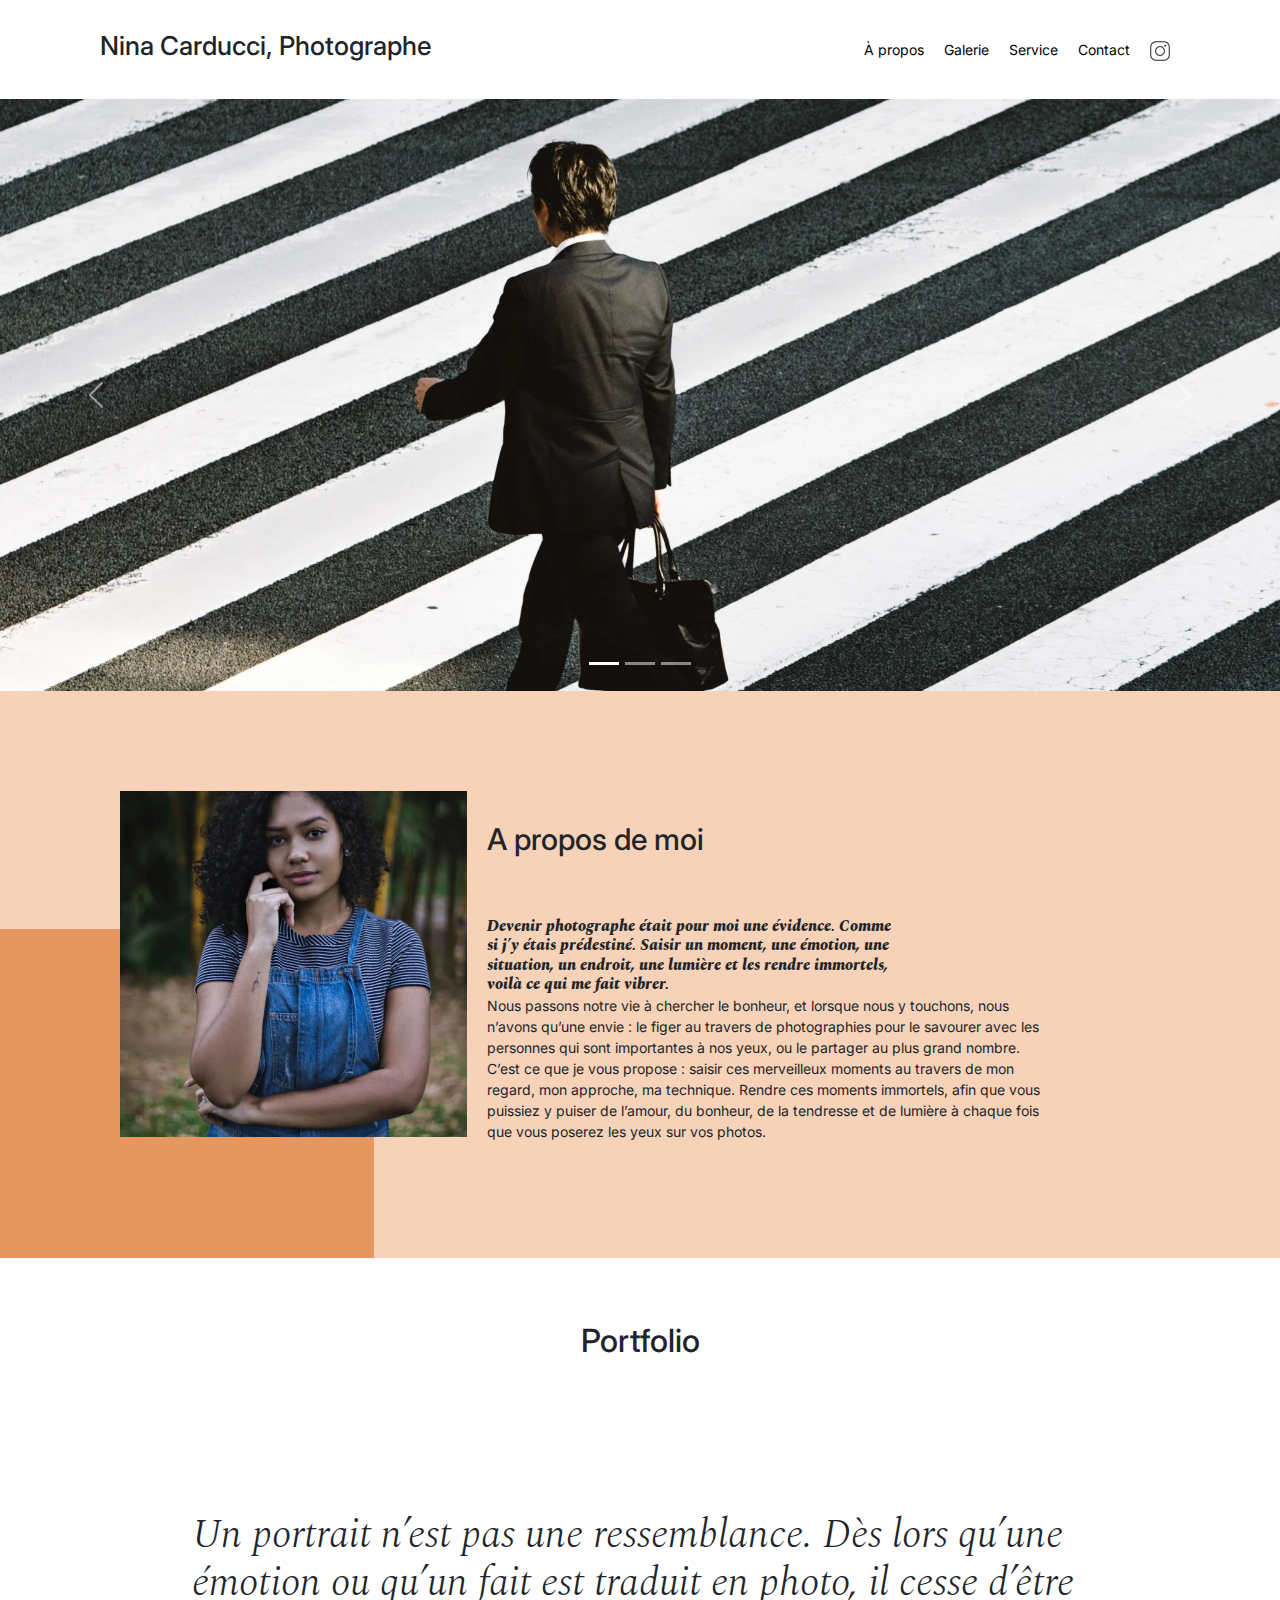
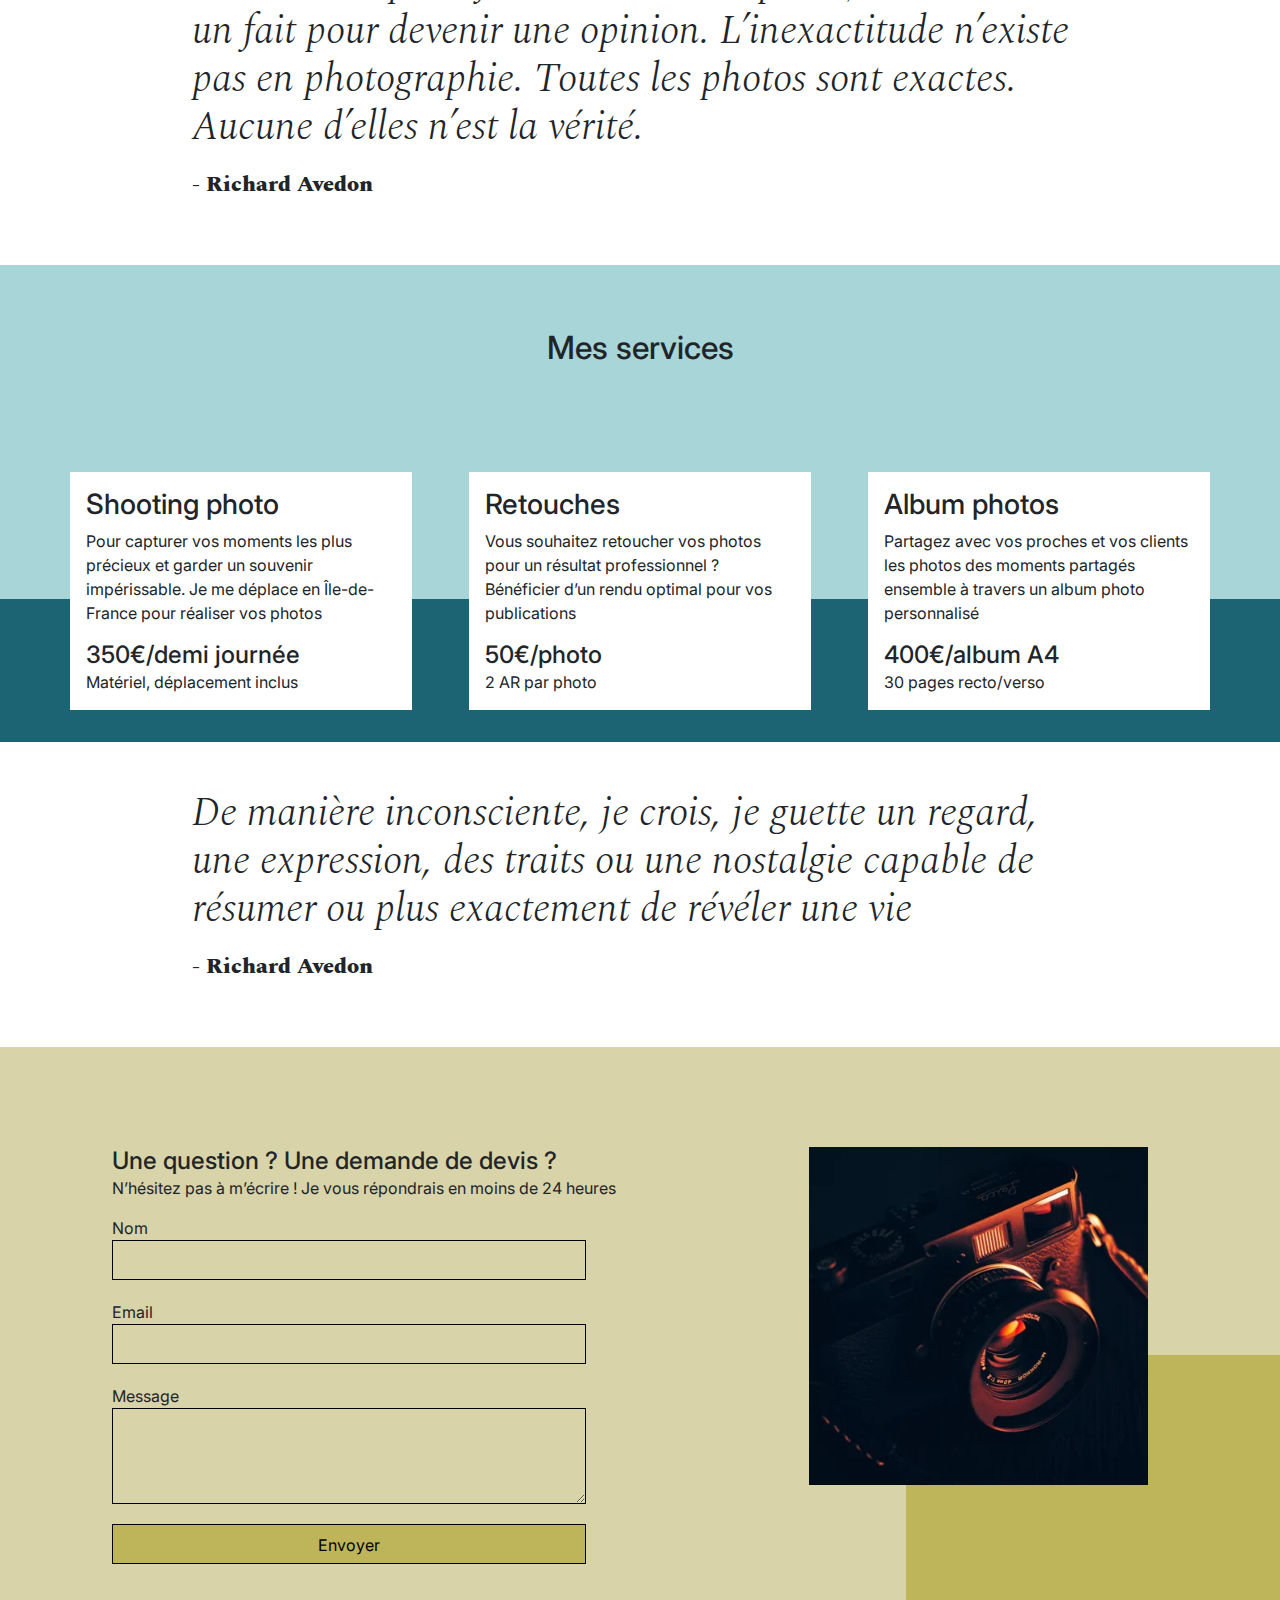
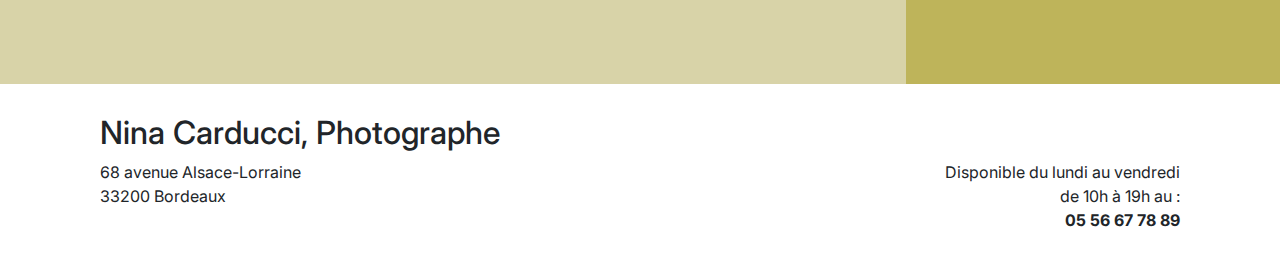
==== commit 557ac445: "added responsive images" ====
--- a/index.html
+++ b/index.html
@@ -55,20 +55,20 @@
 				<!-- added a WebP version and an alt description for all images -->
 				<div class="carousel-item active" aria-live="polite">
 					<picture>
-						<source srcset="./assets/images/slider/pieton.webp" type="image/webp">
-						<img src="./assets/images/slider/pieton.jpg" class="d-block w-100" width="1920" height="888" alt="un homme traverse un passage piéton" itemprop="image" aria-roledescription="slide" aria-label="Image 1">
+						<source  srcset="./assets/images/slider/pieton-575w.webp 575w, ./assets/images/slider/pieton-1920w.webp 1920w" sizes="(max-width: 575px) 575w, 1920w" type="image/webp">
+						<img src="./assets/images/slider/pieton-1920w.jpg" class="d-block w-100" width="1920" height="888" alt="un homme traverse un passage piéton" srcset="./assets/images/slider/pieton-575w.jpg 575w, ./assets/images/slider/pieton-1920w.jpg 1920w" sizes="(max-width: 575px) 575w, 1920w" itemprop="image" aria-roledescription="slide" aria-label="Image 1">
 					</picture>
 				</div>
 				<div class="carousel-item">
 					<picture>
-						<source srcset="./assets/images/slider/foule.webp" type="image/webp">
-						<img fetchpriority="low" src="./assets/images/slider/foule.jpg" class="d-block w-100" width="1920" height="888" alt="gros plan sur un publique de jeunes adultes en joie qui acclame" itemprop="image" aria-roledescription="slide" aria-label="Image 2">
+						<source srcset="./assets/images/slider/foule-575w.webp 575w, ./assets/images/slider/foule-1920w.webp 1920w" sizes="(max-width: 575px) 575w, 1920w" type="image/webp">
+						<img fetchpriority="low" src="./assets/images/slider/foule-1920w.jpg" class="d-block w-100" srcset="./assets/images/slider/foule-575w.jpg 575w, ./assets/images/slider/foule-1920w.jpg 1920w" sizes="(max-width: 575px) 575w, 1920w" width="1920" height="888" alt="gros plan sur un publique de jeunes adultes en joie qui acclame" itemprop="image" aria-roledescription="slide" aria-label="Image 2">
 					</picture>
 				</div>
 				<div class="carousel-item">
 					<picture>
-						<source srcset="./assets/images/slider/mariés.webp" type="image/webp">
-						<img fetchpriority="low" src="./assets/images/slider/mariés.jpg" class="d-block w-100" width="1920" height="888" alt="des mariés s'embrasse au milieu d'un cercle d'invités" itemprop="image" aria-roledescription="slide" aria-label="Image 3">
+						<source srcset="./assets/images/slider/mariés-575w.webp 575w, ./assets/images/slider/mariés-1920w.webp 1920w" sizes="(max-width: 575px) 575w, 1920w" type="image/webp">
+						<img fetchpriority="low" src="./assets/images/slider/mariés-1920w.jpg" class="d-block w-100" srcset="./assets/images/slider/mariés-575w.jpg 575w, ./assets/images/slider/mariés-1920w.jpg 1920w" sizes="(max-width: 575px) 575w, 1920w" width="1920" height="888" alt="des mariés s'embrasse au milieu d'un cercle d'invités" itemprop="image" aria-roledescription="slide" aria-label="Image 3">
 					</picture>
 				</div>
 			</div>
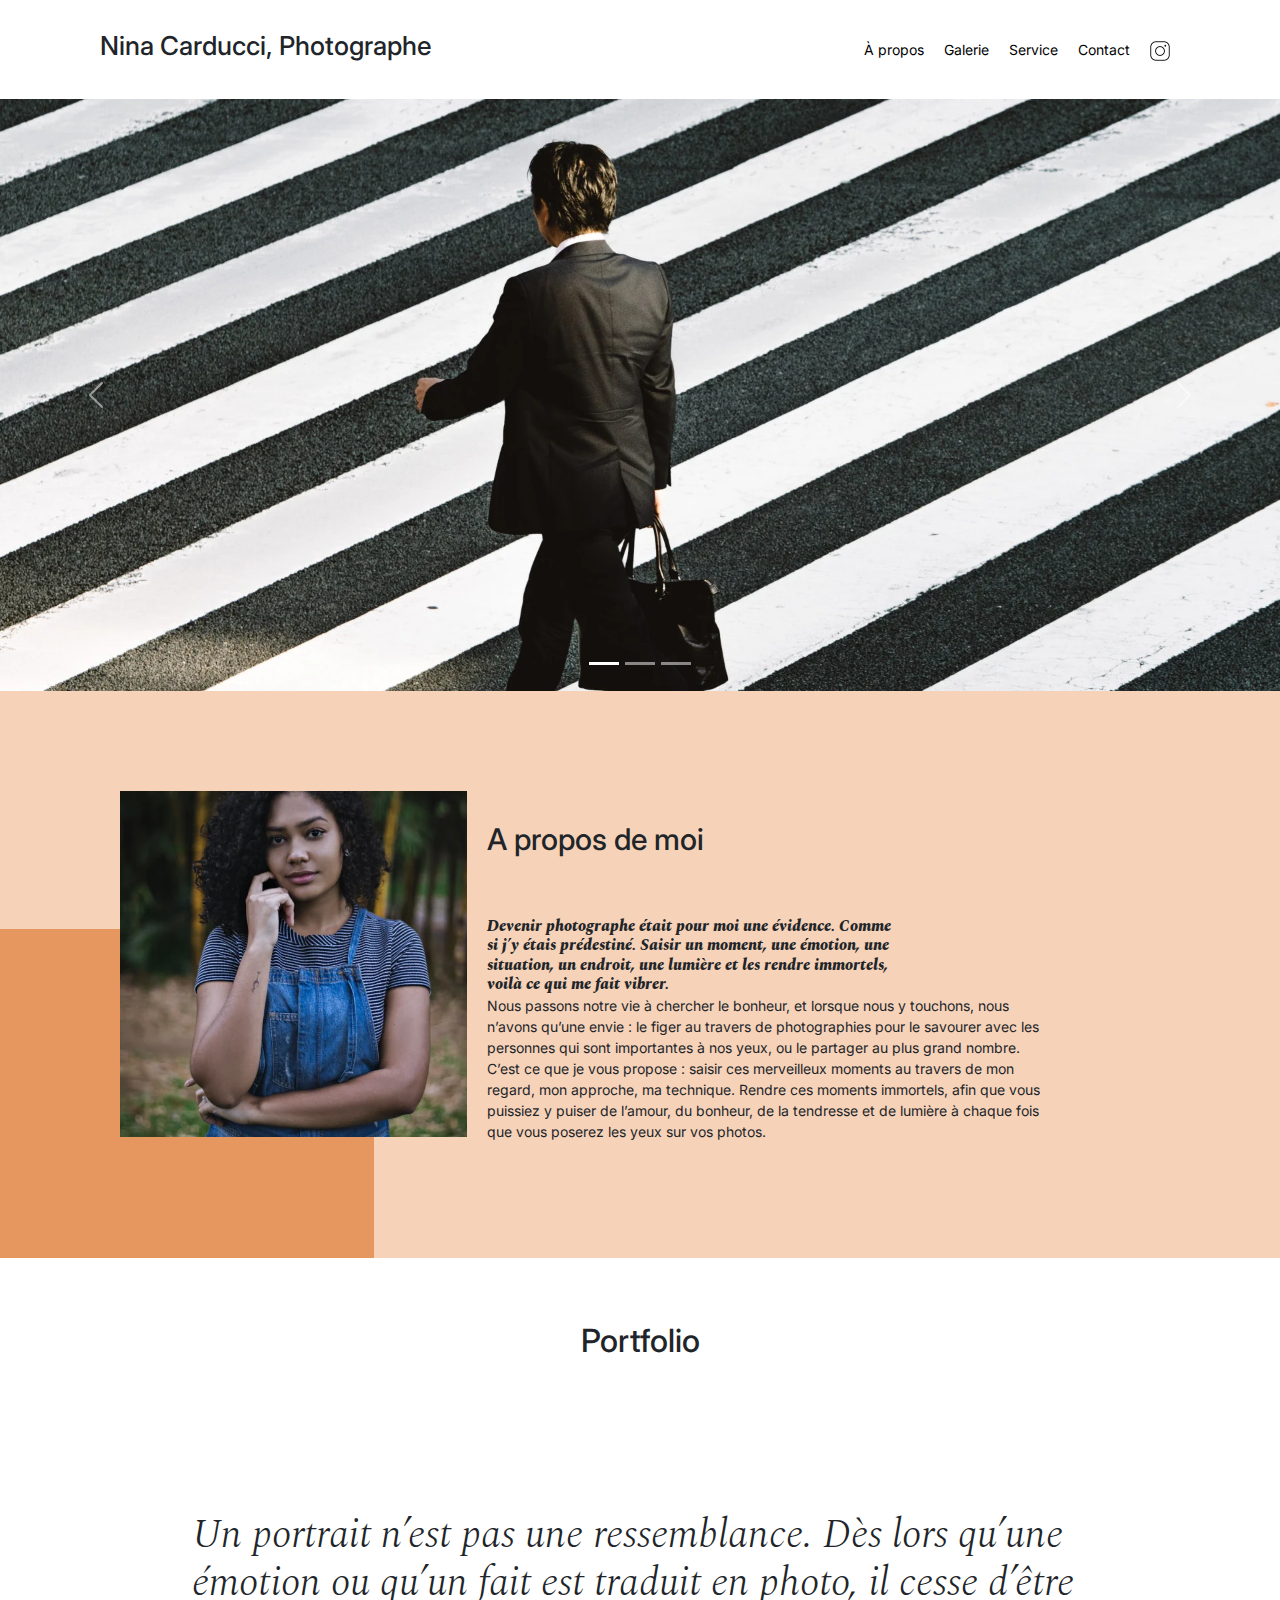
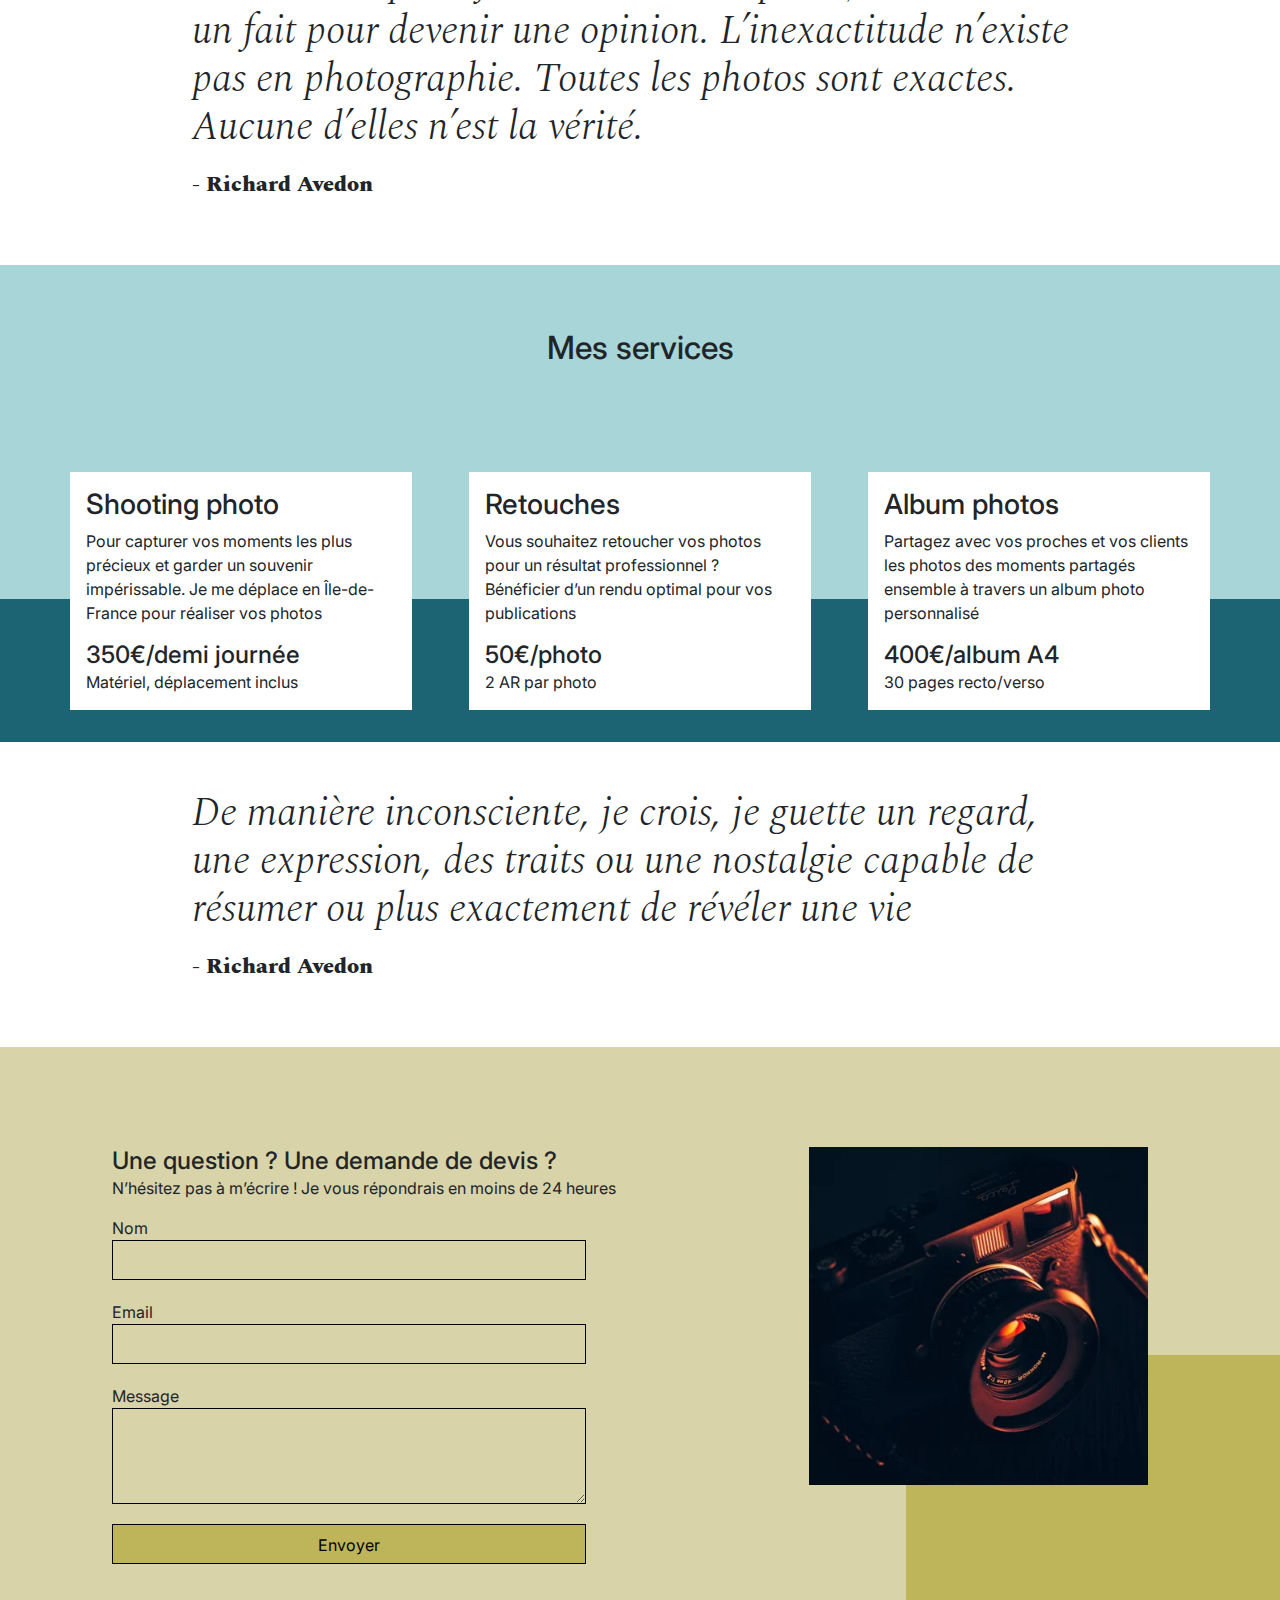
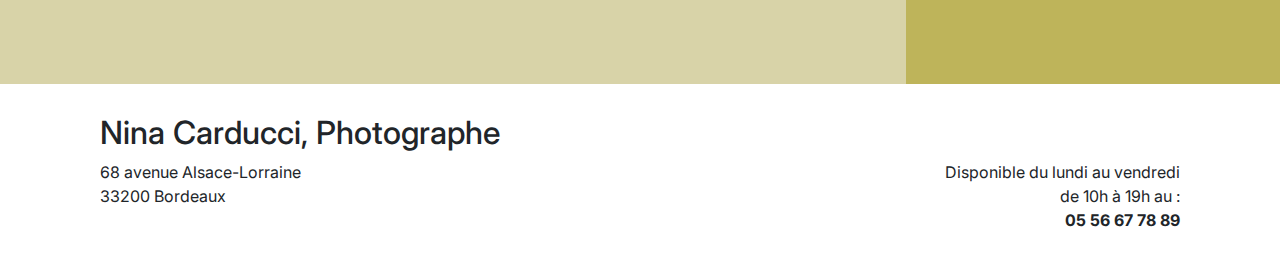
==== commit 718ca7a7: "corrections" ====
--- a/index.html
+++ b/index.html
@@ -55,20 +55,20 @@
 				<!-- added a WebP version and an alt description for all images -->
 				<div class="carousel-item active" aria-live="polite">
 					<picture>
-						<source  srcset="./assets/images/slider/pieton-575w.webp 575w, ./assets/images/slider/pieton-1920w.webp 1920w" sizes="(max-width: 575px) 575w, 1920w" type="image/webp">
-						<img src="./assets/images/slider/pieton-1920w.jpg" class="d-block w-100" width="1920" height="888" alt="un homme traverse un passage piéton" srcset="./assets/images/slider/pieton-575w.jpg 575w, ./assets/images/slider/pieton-1920w.jpg 1920w" sizes="(max-width: 575px) 575w, 1920w" itemprop="image" aria-roledescription="slide" aria-label="Image 1">
+						<source  srcset="./assets/images/slider/pieton-575w.webp 575w, ./assets/images/slider/pieton-1920w.webp 1920w" sizes="(max-width: 575px) 575px, 1920px" type="image/webp">
+						<img src="./assets/images/slider/pieton-1920w.jpg" class="d-block w-100" width="1920" height="888" alt="un homme traverse un passage piéton" srcset="./assets/images/slider/pieton-575w.jpg 575w, ./assets/images/slider/pieton-1920w.jpg 1920w" sizes="(max-width: 575px) 575px, 1920px" itemprop="image" aria-roledescription="slide" aria-label="Image 1">
 					</picture>
 				</div>
 				<div class="carousel-item">
 					<picture>
-						<source srcset="./assets/images/slider/foule-575w.webp 575w, ./assets/images/slider/foule-1920w.webp 1920w" sizes="(max-width: 575px) 575w, 1920w" type="image/webp">
-						<img fetchpriority="low" src="./assets/images/slider/foule-1920w.jpg" class="d-block w-100" srcset="./assets/images/slider/foule-575w.jpg 575w, ./assets/images/slider/foule-1920w.jpg 1920w" sizes="(max-width: 575px) 575w, 1920w" width="1920" height="888" alt="gros plan sur un publique de jeunes adultes en joie qui acclame" itemprop="image" aria-roledescription="slide" aria-label="Image 2">
+						<source srcset="./assets/images/slider/foule-575w.webp 575w, ./assets/images/slider/foule-1920w.webp 1920w" sizes="(max-width: 575px) 575px, 1920px" type="image/webp">
+						<img fetchpriority="low" src="./assets/images/slider/foule-1920w.jpg" class="d-block w-100" srcset="./assets/images/slider/foule-575w.jpg 575w, ./assets/images/slider/foule-1920w.jpg 1920w" sizes="(max-width: 575px) 575px, 1920px" width="1920" height="889" alt="gros plan sur un publique de jeunes adultes en joie qui acclame" itemprop="image" aria-roledescription="slide" aria-label="Image 2">
 					</picture>
 				</div>
 				<div class="carousel-item">
 					<picture>
-						<source srcset="./assets/images/slider/mariés-575w.webp 575w, ./assets/images/slider/mariés-1920w.webp 1920w" sizes="(max-width: 575px) 575w, 1920w" type="image/webp">
-						<img fetchpriority="low" src="./assets/images/slider/mariés-1920w.jpg" class="d-block w-100" srcset="./assets/images/slider/mariés-575w.jpg 575w, ./assets/images/slider/mariés-1920w.jpg 1920w" sizes="(max-width: 575px) 575w, 1920w" width="1920" height="888" alt="des mariés s'embrasse au milieu d'un cercle d'invités" itemprop="image" aria-roledescription="slide" aria-label="Image 3">
+						<source srcset="./assets/images/slider/mariés-575w.webp 575w, ./assets/images/slider/mariés-1920w.webp 1920w" sizes="(max-width: 575px) 575px, 1920px" type="image/webp">
+						<img fetchpriority="low" src="./assets/images/slider/mariés-1920w.jpg" class="d-block w-100" srcset="./assets/images/slider/mariés-575w.jpg 575w, ./assets/images/slider/mariés-1920w.jpg 1920w" sizes="(max-width: 575px) 575px, 1920px" width="1920" height="888" alt="des mariés s'embrasse au milieu d'un cercle d'invités" itemprop="image" aria-roledescription="slide" aria-label="Image 3">
 					</picture>
 				</div>
 			</div>
--- a/assets/style.min.css
+++ b/assets/style.min.css
@@ -1 +1 @@
-body{max-width:1920px;margin:auto}*{font-family:Inter;font-style:normal}.top-header{background-color:#fff;position:sticky;top:0;z-index:1000;display:flex;justify-content:space-between;padding-inline:100px;padding-block:30px;align-items:center}.top-header .name{font-size:26px}.nav ul{display:flex;list-style-type:none;font-size:14px;margin-bottom:0}.nav li{padding-inline:10px}.nav a{text-decoration:none;color:#000}.social-link img{width:20px;height:auto}#about{display:flex;background-color:#f6d2b8;padding-inline:100px;padding-block:100px;position:relative}.picture.left::before{content:' ';background-color:#e5975f;width:374px;height:329px;position:absolute;bottom:0;left:0;z-index:-1}.picture{flex:1;margin:0 20px;z-index:0}.picture img{width:100%;height:auto}#about-me{flex:2}.about-me__title{margin-top:1em;margin-bottom:60px;font-size:30px}.about-me__introduction{display:inline-block;font-family:Spectral;font-weight:800;font-style:italic;line-height:1.2;width:60%}#about-me p{width:80%;font-size:14px}.title{text-align:center;padding-block:2em}.gallery .nav{justify-content:center}.nav-pills .nav-link.active,.nav-pills .show>.nav-link{color:#fff;background-color:#807732;border-radius:0}.nav-pills .nav-link{color:#000}.item-column{position:relative;margin-bottom:0!important;padding:0}.item-column::after{content:"";display:block;padding-bottom:100%}.gallery-item{position:absolute;width:100%;height:100%;object-fit:cover;padding:.5em}.mg-next,.mg-prev{width:30px;height:30px;border-radius:00%;justify-content:center;align-items:center;display:flex;font-size:24px}.quote{font-family:Spectral;font-style:italic;width:70%;margin:auto;padding-block:3em}.quote__text{font-family:Spectral;font-style:italic;font-weight:300;font-size:2.5rem;margin:0 0 .5rem 0;line-height:1.2}.quote__author{font-family:Spectral;font-weight:800;font-size:22px}#services{margin:auto;background-color:#a8d5d8;position:relative}#services .container::before{content:' ';background-color:#1c6474;position:absolute;width:100%;height:30%;bottom:0;left:0;z-index:0}#services .container{justify-content:space-between;display:flex;padding:2em 0}.service{background-color:#fff;max-width:390px;width:30%;padding:1em;display:flex;flex-direction:column;justify-content:space-between;z-index:1}#contact{margin:auto;background-color:#d8d3a8;position:relative;padding-inline:100px;padding-block:100px}#contact .container{display:flex}.picture.right::before{content:' ';background-color:#beb45a;width:374px;height:329px;position:absolute;bottom:0;right:0;z-index:-1}.form-container{flex:2}form{display:flex;flex-direction:column;width:70%;align-items:flex-start}form input{width:100%;background-color:transparent;border:solid 1px;height:2.5em;margin-bottom:20px}form textarea{width:100%;background-color:transparent;border:solid 1px;height:5em;line-height:2.5em;font-size:1.2em;margin-bottom:20px}input[type=submit]{background-color:#beb45a;padding:.5em 1em}footer{display:flex;flex-direction:column;width:100%;padding:30px 100px}footer p,h4{margin:0}footer .infos{display:flex;flex-direction:row;justify-content:space-between}footer .infos .phone{display:flex;flex-direction:column;align-items:flex-end}@media all and (max-width:1180px){.picture{flex:2}#about,#contact .container{align-items:center}.about-me__title{margin-top:0;margin-bottom:1em}#about-me h6,#about-me p{width:100%}}@media all and (max-width:1000px){#about{flex-direction:column}.picture{width:50%}.picture.left::before{width:100%;height:30%;position:absolute;bottom:auto;top:0;left:0;z-index:-1}.about-me__title{text-align:center;margin-top:1em}#services .container{flex-direction:column}.service{width:100%;max-width:100%;height:auto;margin:2em 0}.service__description{margin-bottom:1em}#services .container::before{width:30%;height:100%;bottom:0;right:0;left:auto;z-index:0}#contact .container{flex-direction:column}#contact .picture.right{margin-top:1em}.picture.right::before{width:100%;height:30%;position:absolute;bottom:0;right:0;z-index:-1}}@media all and (max-width:650px){.top-header{flex-direction:column;padding-inline:0}.top-header .nav,.top-header .nav ul{width:100%;padding:0}.top-header .nav li{flex:1;padding-block:1em;text-align:center}.picture.left::before,.picture.right::before{height:150px}#services .container{align-items:center}.service{max-width:90%}#about,#contact{padding-inline:2em;padding-block:2em}form{width:100%}.picture{width:80%}footer .infos{flex-direction:column}footer .infos .phone{display:flex;flex-direction:column;align-items:flex-start;margin-top:10px}}+body{max-width:1920px;margin:auto}*{font-family:Inter;font-style:normal}.top-header{background-color:#fff;position:sticky;top:0;z-index:1000;display:flex;justify-content:space-between;padding-inline:100px;padding-block:30px;align-items:center}.top-header .name{font-size:26px}.nav ul{display:flex;list-style-type:none;font-size:14px;margin-bottom:0}.nav li{padding-inline:10px}.nav a{text-decoration:none;color:#000}.social-link img{width:20px;height:auto}#about{display:flex;background-color:#f6d2b8;padding-inline:100px;padding-block:100px;position:relative}.picture.left::before{content:' ';background-color:#e5975f;width:374px;height:329px;position:absolute;bottom:0;left:0;z-index:-1}.picture{flex:1;margin:0 20px;z-index:0}.picture img{width:100%;height:auto}#about-me{flex:2}.about-me__title{margin-top:1em;margin-bottom:60px;font-size:30px}.about-me__introduction{display:inline-block;font-family:Spectral;font-weight:800;font-style:italic;line-height:1.2;width:60%}#about-me p{width:80%;font-size:14px}.title{text-align:center;padding-block:2em}.gallery .nav{justify-content:center}.nav-pills .nav-link.active,.nav-pills .show>.nav-link{color:#fff;background-color:#807732;border-radius:0}.nav-pills .nav-link{color:#000}.item-column{position:relative;margin-bottom:0!important;padding:0}.item-column::after{content:"";display:block;padding-bottom:100%}.gallery-item{position:absolute;width:100%;height:100%;object-fit:cover;padding:.5em}.mg-next,.mg-prev{width:30px;height:30px;border-radius:00%;justify-content:center;align-items:center;display:flex;font-size:24px}.quote{font-family:Spectral;font-style:italic;width:70%;margin:auto;padding-block:3em}.quote__text{font-family:Spectral;font-style:italic;font-weight:300;font-size:2.5rem;margin:0 0 .5rem 0;line-height:1.2}.quote__author{font-family:Spectral;font-weight:800;font-size:22px}#services{margin:auto;background-color:#a8d5d8;position:relative}#services .container::before{content:' ';background-color:#1c6474;position:absolute;width:100%;height:30%;bottom:0;left:0;z-index:0}#services .container{justify-content:space-between;display:flex;padding:2em 0}.service{background-color:#fff;max-width:390px;width:30%;padding:1em;display:flex;flex-direction:column;justify-content:space-between;z-index:1}#contact{margin:auto;background-color:#d8d3a8;position:relative;padding-inline:100px;padding-block:100px}#contact .container{display:flex}.picture.right::before{content:' ';background-color:#beb45a;width:374px;height:329px;position:absolute;bottom:0;right:0;z-index:-1}.form-container{flex:2}form{display:flex;flex-direction:column;width:70%;align-items:flex-start}form input{width:100%;background-color:transparent;border:solid 1px;height:2.5em;margin-bottom:20px}form textarea{width:100%;background-color:transparent;border:solid 1px;height:5em;line-height:2.5em;font-size:1.2em;margin-bottom:20px}input[type=submit]{background-color:#beb45a;padding:.5em 1em}footer{display:flex;flex-direction:column;width:100%;padding:30px 100px}footer p,h4{margin:0}footer .infos{display:flex;flex-direction:row;justify-content:space-between}footer .infos .phone{display:flex;flex-direction:column;align-items:flex-end}@media all and (max-width:1180px){.picture{flex:2}#about,#contact .container{align-items:center}.about-me__title{margin-top:0;margin-bottom:1em}#about-me h6,#about-me p{width:100%}.about-me__introduction{display:inline}}@media all and (max-width:1000px){#about{flex-direction:column}.picture{width:50%}.picture.left::before{width:100%;height:30%;position:absolute;bottom:auto;top:0;left:0;z-index:-1}.about-me__title{text-align:center;margin-top:1em}#services .container{flex-direction:column}.service{width:100%;max-width:100%;height:auto;margin:2em 0}.service__description{margin-bottom:1em}#services .container::before{width:30%;height:100%;bottom:0;right:0;left:auto;z-index:0}#contact .container{flex-direction:column}#contact .picture.right{margin-top:1em}.picture.right::before{width:100%;height:30%;position:absolute;bottom:0;right:0;z-index:-1}}@media all and (max-width:650px){.top-header{flex-direction:column;padding-inline:0}.top-header .nav,.top-header .nav ul{width:100%;padding:0}.top-header .nav li{flex:1;padding-block:1em;text-align:center}.picture.left::before,.picture.right::before{height:150px}#services .container{align-items:center}.service{max-width:90%}#about,#contact{padding-inline:2em;padding-block:2em}form{width:100%}.picture{width:80%}footer .infos{flex-direction:column}footer .infos .phone{display:flex;flex-direction:column;align-items:flex-start;margin-top:10px}}